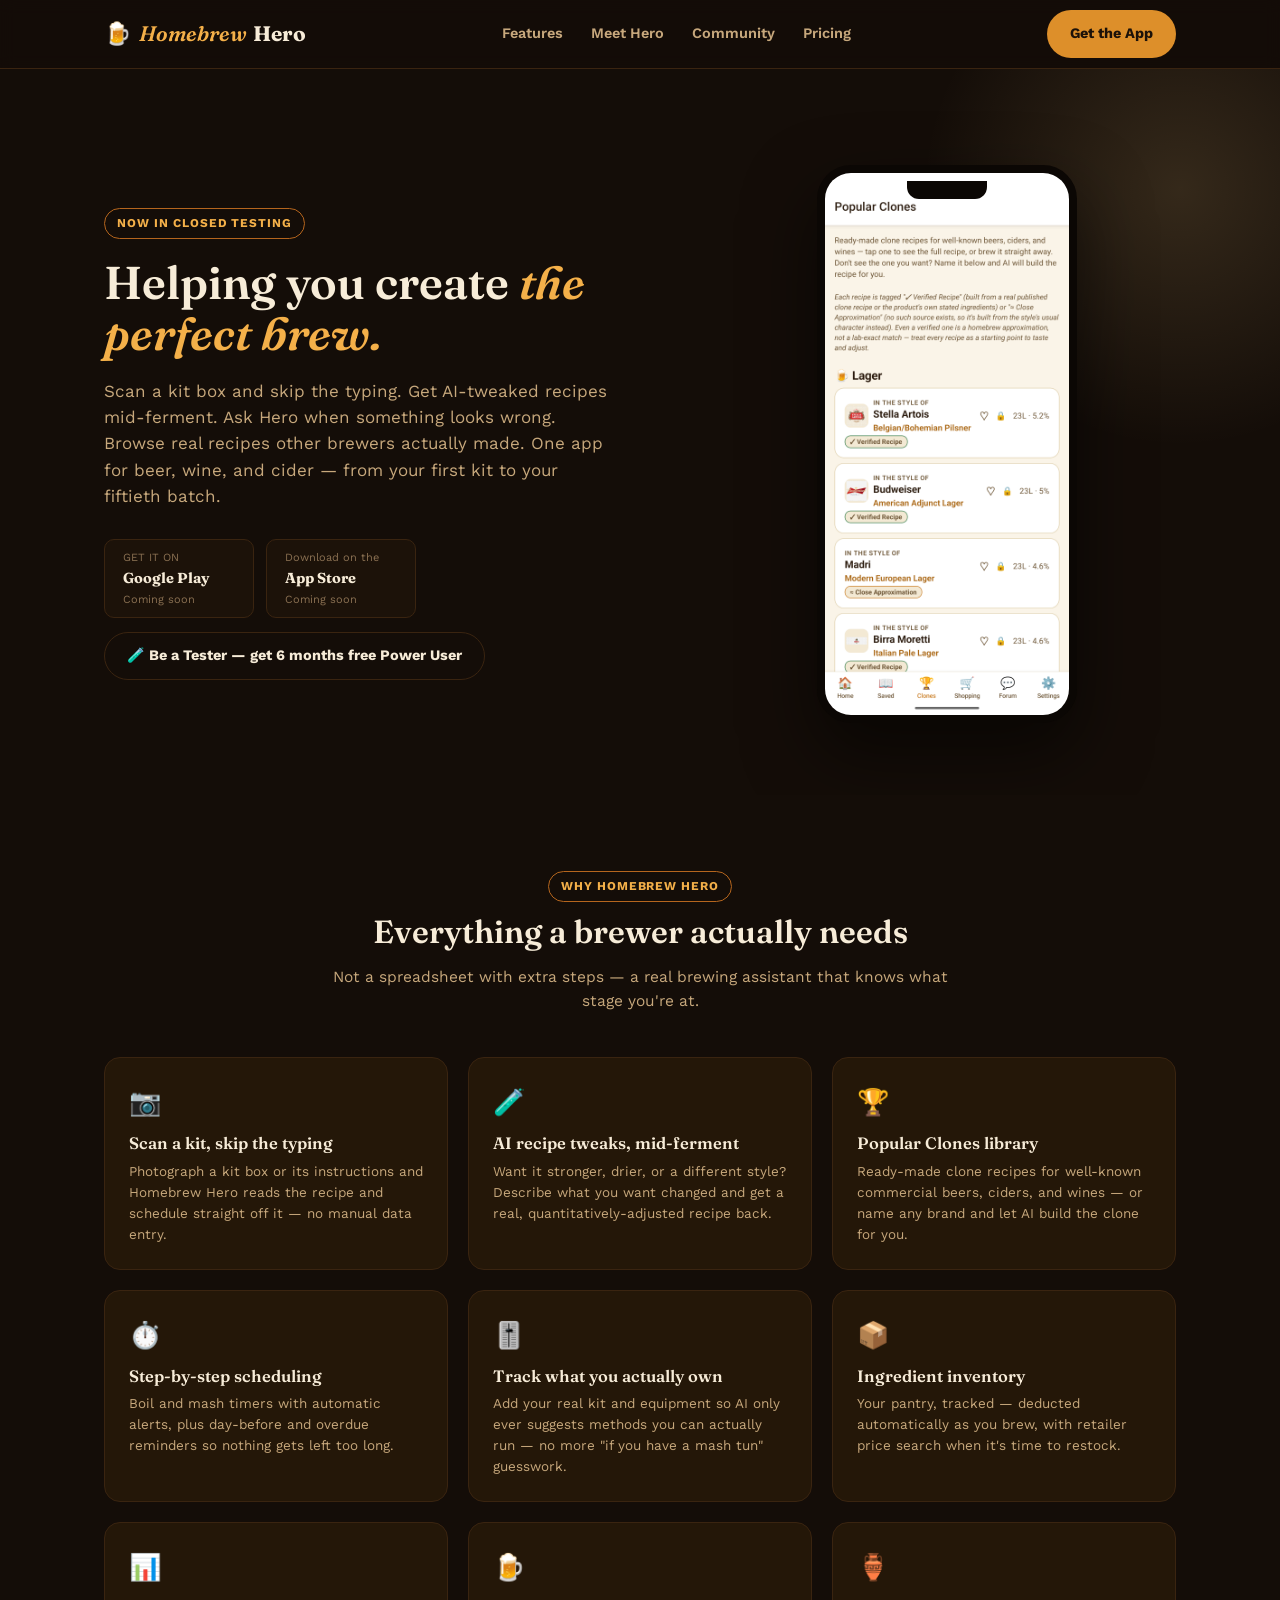
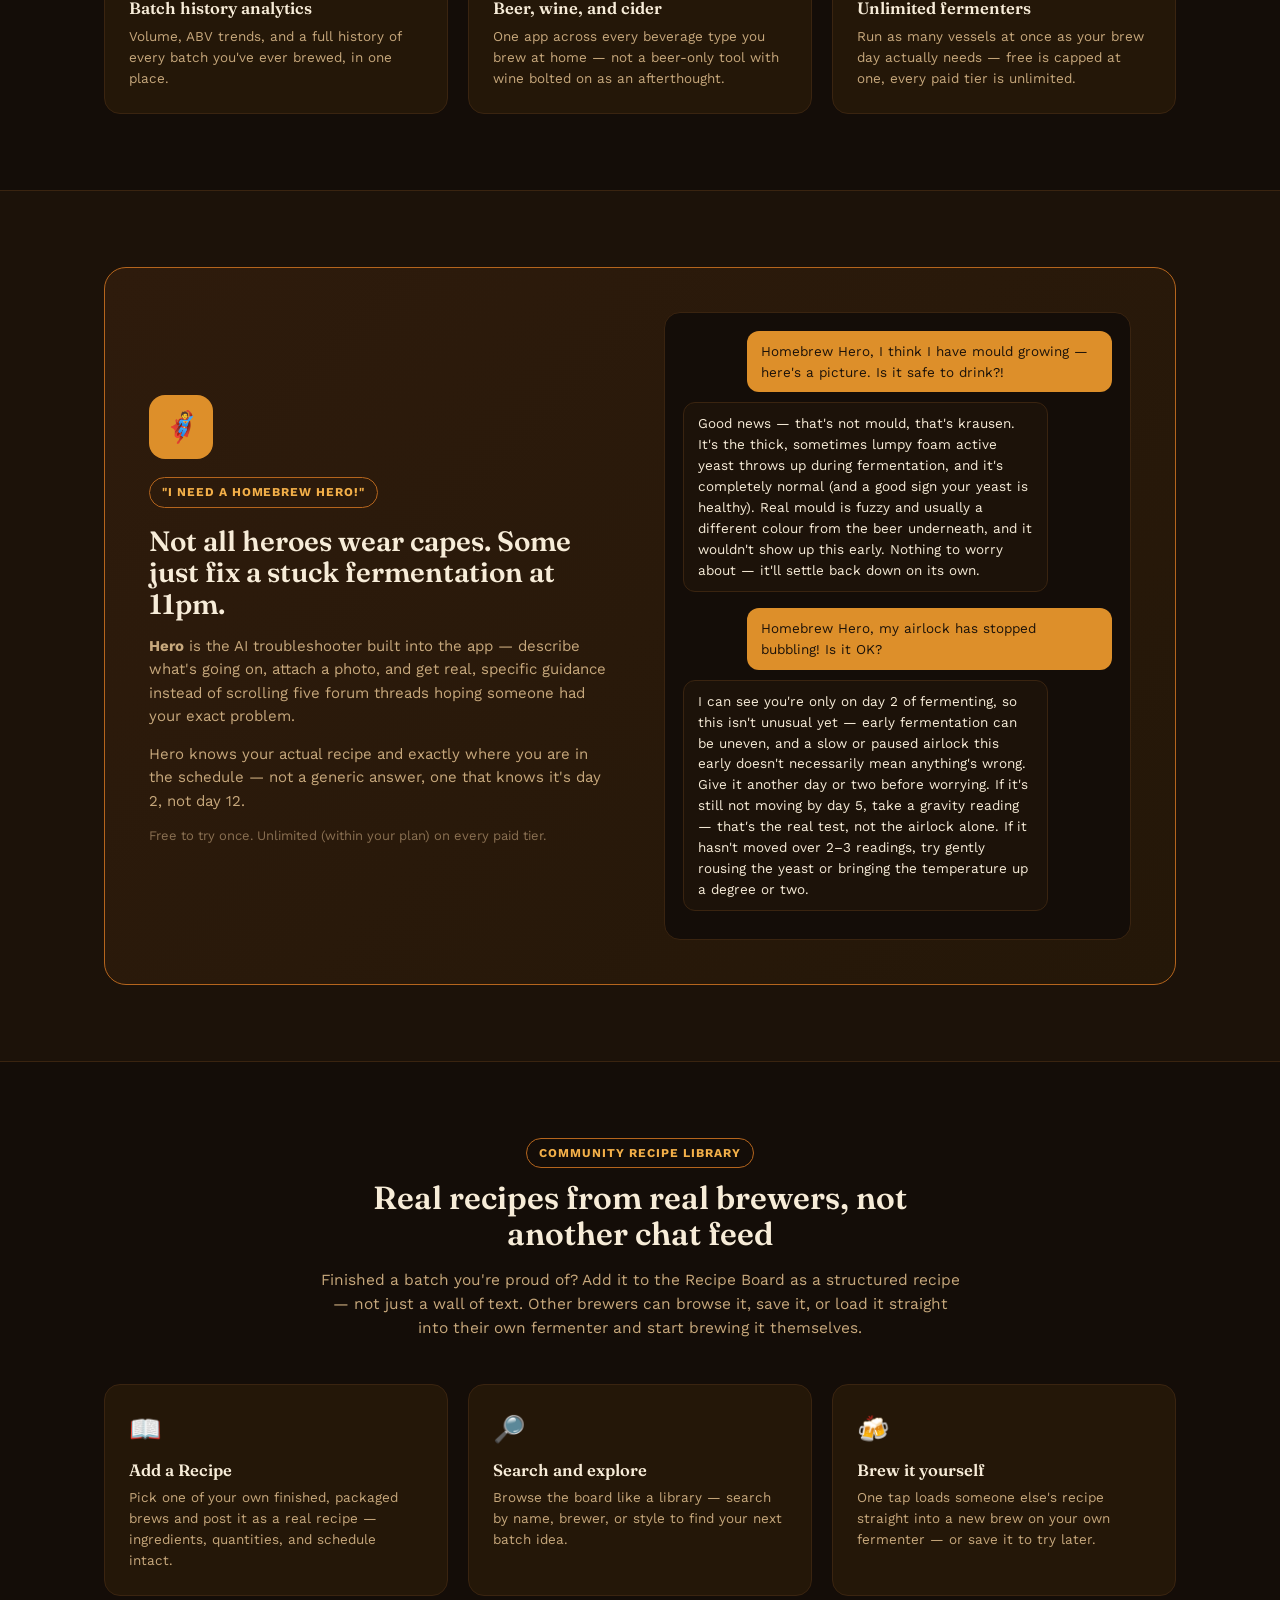
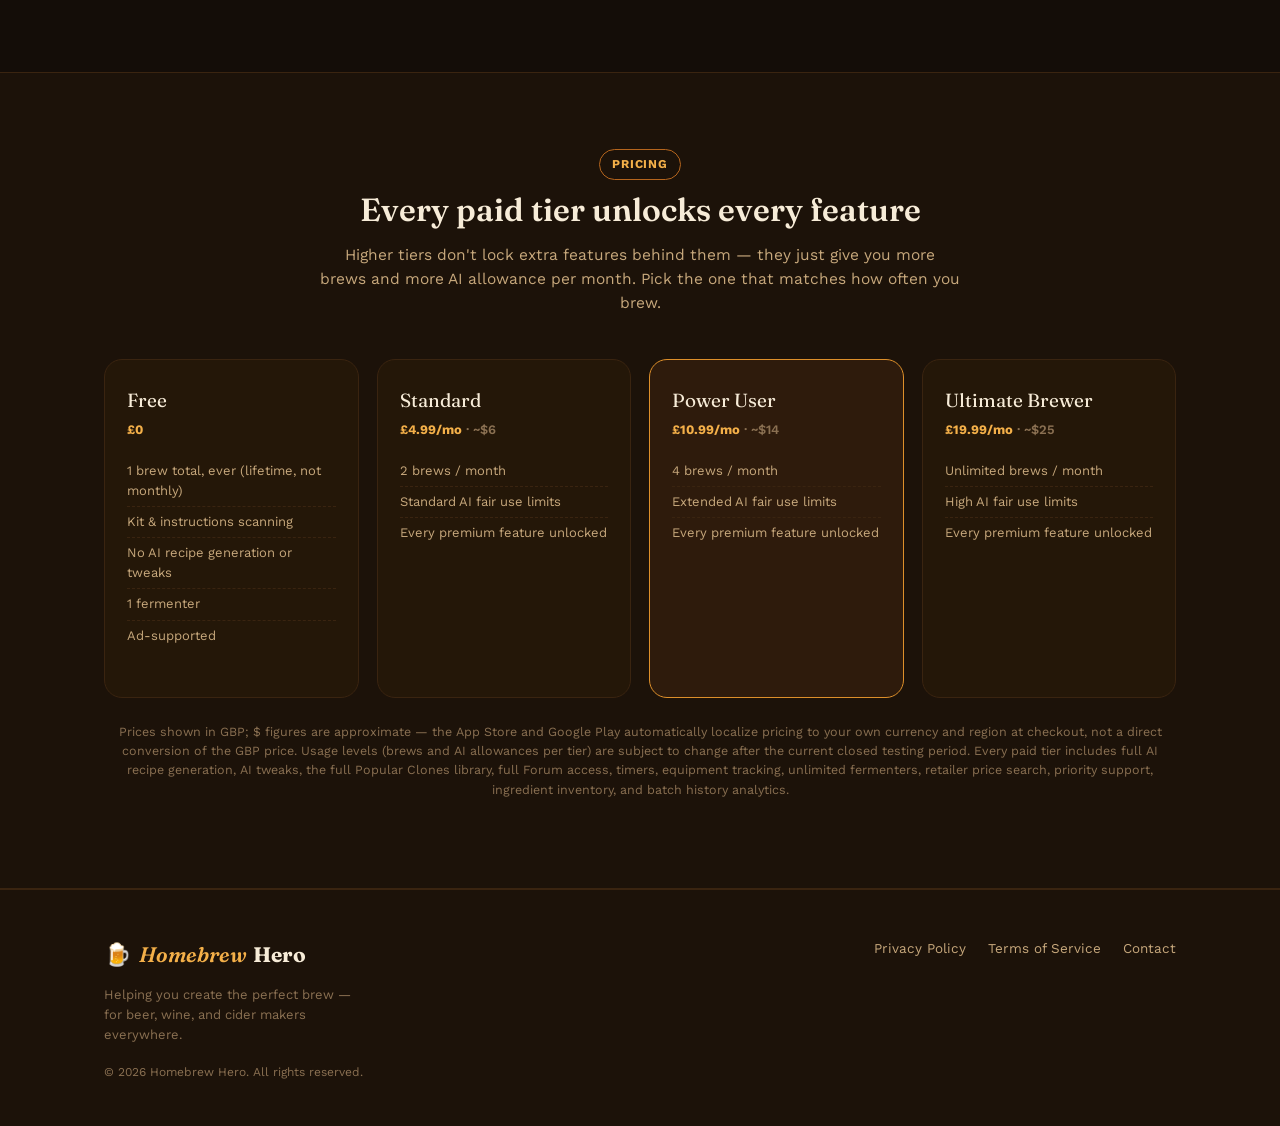
==== index.html @ 7b36979f "Auto-redirect old github.io URLs to homebrewhero.app" ====
<!doctype html>
<html lang="en">
<head>
<meta charset="utf-8">
<script>if(location.hostname==="immmahh-sketch.github.io"){location.replace("https://homebrewhero.app"+location.pathname.replace(/^\/homebrew-hero/,"")+location.search+location.hash);}</script>
<meta name="viewport" content="width=device-width, initial-scale=1">
<title>Homebrew Hero — The AI Co-Pilot for Home Brewing</title>
<meta name="description" content="Homebrew Hero: scan a kit, get AI-tweaked recipes, troubleshoot mid-ferment with Hero, and browse a real community recipe library. For beer, wine, and cider brewers.">
<link rel="preconnect" href="https://fonts.googleapis.com">
<link rel="preconnect" href="https://fonts.gstatic.com" crossorigin>
<link href="https://fonts.googleapis.com/css2?family=Fraunces:ital,wght@0,500;0,600;0,700;1,500;1,600&family=Work+Sans:wght@400;500;600;700&display=swap" rel="stylesheet">
<link rel="stylesheet" href="styles.css">
<link rel="icon" href="data:image/svg+xml,<svg xmlns=%22http://www.w3.org/2000/svg%22 viewBox=%220 0 100 100%22><text y=%22.9em%22 font-size=%2290%22>🍺</text></svg>">
</head>
<body>

<header class="site">
  <div class="wrap">
    <a href="#" class="logo">
      <span class="mug">🍺</span>
      <span><span class="word-home">Homebrew</span> <span class="word-hero">Hero</span></span>
    </a>
    <nav class="primary">
      <a href="#features">Features</a>
      <a href="#hero-ai">Meet Hero</a>
      <a href="#community">Community</a>
      <a href="#pricing">Pricing</a>
    </nav>
    <a href="#get-app" class="btn btn-amber">Get the App</a>
  </div>
</header>

<section class="hero">
  <div class="wrap">
    <div>
      <span class="eyebrow">Now in closed testing</span>
      <h1>Helping you create <em>the perfect brew.</em></h1>
      <p class="lead">Scan a kit box and skip the typing. Get AI-tweaked recipes mid-ferment. Ask Hero when something looks wrong. Browse real recipes other brewers actually made. One app for beer, wine, and cider — from your first kit to your fiftieth batch.</p>
      <div class="cta-row" id="get-app">
        <span class="store-badge"><span>GET IT ON</span><strong>Google Play</strong><span>Coming soon</span></span>
        <span class="store-badge"><span>Download on the</span><strong>App Store</strong><span>Coming soon</span></span>
      </div>
      <div class="cta-row" style="margin-top:14px;">
        <a href="become-a-tester.html" class="btn btn-outline">🧪 Be a Tester — get 6 months free Power User</a>
      </div>
    </div>
    <div class="phone">
      <div class="notch"></div>
      <img src="assets/screenshot-clones.png" alt="Homebrew Hero Popular Clones screen, showing recipes styled after Stella Artois, Budweiser, Madrí, and Birra Moretti with ABV and batch size">
    </div>
  </div>
</section>

<section id="features">
  <div class="wrap">
    <div class="section-head">
      <span class="eyebrow">Why Homebrew Hero</span>
      <h2>Everything a brewer actually needs</h2>
      <p>Not a spreadsheet with extra steps — a real brewing assistant that knows what stage you're at.</p>
    </div>
    <div class="grid">
      <div class="feature-card">
        <span class="icon">📷</span>
        <h3>Scan a kit, skip the typing</h3>
        <p>Photograph a kit box or its instructions and Homebrew Hero reads the recipe and schedule straight off it — no manual data entry.</p>
      </div>
      <div class="feature-card">
        <span class="icon">🧪</span>
        <h3>AI recipe tweaks, mid-ferment</h3>
        <p>Want it stronger, drier, or a different style? Describe what you want changed and get a real, quantitatively-adjusted recipe back.</p>
      </div>
      <div class="feature-card">
        <span class="icon">🏆</span>
        <h3>Popular Clones library</h3>
        <p>Ready-made clone recipes for well-known commercial beers, ciders, and wines — or name any brand and let AI build the clone for you.</p>
      </div>
      <div class="feature-card">
        <span class="icon">⏱️</span>
        <h3>Step-by-step scheduling</h3>
        <p>Boil and mash timers with automatic alerts, plus day-before and overdue reminders so nothing gets left too long.</p>
      </div>
      <div class="feature-card">
        <span class="icon">🎚️</span>
        <h3>Track what you actually own</h3>
        <p>Add your real kit and equipment so AI only ever suggests methods you can actually run — no more "if you have a mash tun" guesswork.</p>
      </div>
      <div class="feature-card">
        <span class="icon">📦</span>
        <h3>Ingredient inventory</h3>
        <p>Your pantry, tracked — deducted automatically as you brew, with retailer price search when it's time to restock.</p>
      </div>
      <div class="feature-card">
        <span class="icon">📊</span>
        <h3>Batch history analytics</h3>
        <p>Volume, ABV trends, and a full history of every batch you've ever brewed, in one place.</p>
      </div>
      <div class="feature-card">
        <span class="icon">🍺</span>
        <h3>Beer, wine, and cider</h3>
        <p>One app across every beverage type you brew at home — not a beer-only tool with wine bolted on as an afterthought.</p>
      </div>
      <div class="feature-card">
        <span class="icon">🏺</span>
        <h3>Unlimited fermenters</h3>
        <p>Run as many vessels at once as your brew day actually needs — free is capped at one, every paid tier is unlimited.</p>
      </div>
    </div>
  </div>
</section>

<section class="alt-bg" id="hero-ai">
  <div class="wrap">
    <div class="spotlight">
      <div>
        <div class="badge-icon">🦸</div>
        <span class="eyebrow">"I need a Homebrew Hero!"</span>
        <h2>Not all heroes wear capes. Some just fix a stuck fermentation at 11pm.</h2>
        <p><strong>Hero</strong> is the AI troubleshooter built into the app — describe what's going on, attach a photo, and get real, specific guidance instead of scrolling five forum threads hoping someone had your exact problem.</p>
        <p>Hero knows your actual recipe and exactly where you are in the schedule — not a generic answer, one that knows it's day 2, not day 12.</p>
        <p style="color:var(--text-faint); font-size:13px;">Free to try once. Unlimited (within your plan) on every paid tier.</p>
      </div>
      <div class="chat-mock">
        <div class="bubble user">Homebrew Hero, I think I have mould growing — here's a picture. Is it safe to drink?!</div>
        <div class="bubble assistant">Good news — that's not mould, that's krausen. It's the thick, sometimes lumpy foam active yeast throws up during fermentation, and it's completely normal (and a good sign your yeast is healthy). Real mould is fuzzy and usually a different colour from the beer underneath, and it wouldn't show up this early. Nothing to worry about — it'll settle back down on its own.</div>
        <div class="bubble user" style="margin-top:16px;">Homebrew Hero, my airlock has stopped bubbling! Is it OK?</div>
        <div class="bubble assistant">I can see you're only on day 2 of fermenting, so this isn't unusual yet — early fermentation can be uneven, and a slow or paused airlock this early doesn't necessarily mean anything's wrong. Give it another day or two before worrying. If it's still not moving by day 5, take a gravity reading — that's the real test, not the airlock alone. If it hasn't moved over 2–3 readings, try gently rousing the yeast or bringing the temperature up a degree or two.</div>
      </div>
    </div>
  </div>
</section>

<section id="community">
  <div class="wrap">
    <div class="section-head">
      <span class="eyebrow">Community recipe library</span>
      <h2>Real recipes from real brewers, not another chat feed</h2>
      <p>Finished a batch you're proud of? Add it to the Recipe Board as a structured recipe — not just a wall of text. Other brewers can browse it, save it, or load it straight into their own fermenter and start brewing it themselves.</p>
    </div>
    <div class="grid" style="grid-template-columns: repeat(3, 1fr);">
      <div class="feature-card">
        <span class="icon">📖</span>
        <h3>Add a Recipe</h3>
        <p>Pick one of your own finished, packaged brews and post it as a real recipe — ingredients, quantities, and schedule intact.</p>
      </div>
      <div class="feature-card">
        <span class="icon">🔎</span>
        <h3>Search and explore</h3>
        <p>Browse the board like a library — search by name, brewer, or style to find your next batch idea.</p>
      </div>
      <div class="feature-card">
        <span class="icon">🍻</span>
        <h3>Brew it yourself</h3>
        <p>One tap loads someone else's recipe straight into a new brew on your own fermenter — or save it to try later.</p>
      </div>
    </div>
  </div>
</section>

<section class="alt-bg" id="pricing">
  <div class="wrap">
    <div class="section-head">
      <span class="eyebrow">Pricing</span>
      <h2>Every paid tier unlocks every feature</h2>
      <p>Higher tiers don't lock extra features behind them — they just give you more brews and more AI allowance per month. Pick the one that matches how often you brew.</p>
    </div>
    <div class="pricing-grid">
      <div class="price-card">
        <div class="tier-name">Free</div>
        <div class="tier-price">£0</div>
        <ul>
          <li>1 brew total, ever (lifetime, not monthly)</li>
          <li>Kit &amp; instructions scanning</li>
          <li>No AI recipe generation or tweaks</li>
          <li>1 fermenter</li>
          <li>Ad-supported</li>
        </ul>
      </div>
      <div class="price-card">
        <div class="tier-name">Standard</div>
        <div class="tier-price">£4.99/mo <span style="color:var(--text-faint); font-weight:600;">· ~$6</span></div>
        <ul>
          <li>2 brews / month</li>
          <li>Standard AI fair use limits</li>
          <li>Every premium feature unlocked</li>
        </ul>
      </div>
      <div class="price-card featured">
        <div class="tier-name">Power User</div>
        <div class="tier-price">£10.99/mo <span style="color:var(--text-faint); font-weight:600;">· ~$14</span></div>
        <ul>
          <li>4 brews / month</li>
          <li>Extended AI fair use limits</li>
          <li>Every premium feature unlocked</li>
        </ul>
      </div>
      <div class="price-card">
        <div class="tier-name">Ultimate Brewer</div>
        <div class="tier-price">£19.99/mo <span style="color:var(--text-faint); font-weight:600;">· ~$25</span></div>
        <ul>
          <li>Unlimited brews / month</li>
          <li>High AI fair use limits</li>
          <li>Every premium feature unlocked</li>
        </ul>
      </div>
    </div>
    <p class="pricing-note">Prices shown in GBP; $ figures are approximate — the App Store and Google Play automatically localize pricing to your own currency and region at checkout, not a direct conversion of the GBP price. Usage levels (brews and AI allowances per tier) are subject to change after the current closed testing period. Every paid tier includes full AI recipe generation, AI tweaks, the full Popular Clones library, full Forum access, timers, equipment tracking, unlimited fermenters, retailer price search, priority support, ingredient inventory, and batch history analytics.</p>
  </div>
</section>

<footer class="site">
  <div class="wrap">
    <div>
      <a href="#" class="logo" style="margin-bottom:10px;">
        <span class="mug">🍺</span>
        <span><span class="word-home">Homebrew</span> <span class="word-hero">Hero</span></span>
      </a>
      <p style="color:var(--text-faint); font-size:13px; max-width:32ch;">Helping you create the perfect brew — for beer, wine, and cider makers everywhere.</p>
      <p class="copyright">© 2026 Homebrew Hero. All rights reserved.</p>
    </div>
    <div class="foot-links">
      <a href="privacy.html">Privacy Policy</a>
      <a href="terms.html">Terms of Service</a>
      <a href="mailto:homebrew.hero.app@gmail.com">Contact</a>
    </div>
  </div>
</footer>

</body>
</html>
---- styles.css ----
:root {
  --bg: #140D08;
  --surface: #1C1209;
  --card: #241708;
  --card-raised: #2E1B0C;
  --border: #3A2410;
  --amber-deep: #B5651D;
  --amber: #DD8F2A;
  --amber-light: #F4B049;
  --amber-glow: #FFD48A;
  --text: #F7ECD8;
  --text-muted: #C7A87C;
  --text-faint: #8A7052;
  --success: #5FAE72;
  --max-width: 1120px;
}

* { box-sizing: border-box; }

html { scroll-behavior: smooth; }

body {
  margin: 0;
  background: var(--bg);
  color: var(--text);
  font-family: 'Work Sans', system-ui, -apple-system, sans-serif;
  line-height: 1.55;
  -webkit-font-smoothing: antialiased;
}

h1, h2, h3, .display {
  font-family: 'Fraunces', Georgia, serif;
  font-weight: 600;
  line-height: 1.12;
  margin: 0;
}

a { color: inherit; }

img { max-width: 100%; display: block; }

.wrap {
  max-width: var(--max-width);
  margin: 0 auto;
  padding: 0 24px;
}

/* ---------- Header ---------- */
header.site {
  position: sticky;
  top: 0;
  z-index: 20;
  background: rgba(20, 13, 8, 0.92);
  backdrop-filter: blur(8px);
  border-bottom: 1px solid var(--border);
}
header.site .wrap {
  display: flex;
  align-items: center;
  justify-content: space-between;
  height: 68px;
}
.logo {
  display: flex;
  align-items: center;
  gap: 8px;
  font-size: 21px;
  text-decoration: none;
}
.logo .mug { font-size: 22px; }
.logo .word-home { font-style: italic; color: var(--amber-light); font-family: 'Fraunces', serif; font-weight: 600; }
.logo .word-hero { color: var(--text); font-family: 'Fraunces', serif; font-weight: 700; }
nav.primary { display: flex; gap: 28px; font-size: 14.5px; font-weight: 600; }
nav.primary a { text-decoration: none; color: var(--text-muted); transition: color .15s; }
nav.primary a:hover { color: var(--amber-light); }
@media (max-width: 940px) { nav.primary { display: none; } }

/* ---------- Buttons ---------- */
.btn {
  display: inline-flex;
  align-items: center;
  justify-content: center;
  gap: 8px;
  padding: 12px 22px;
  border-radius: 999px;
  font-weight: 700;
  font-size: 14.5px;
  text-decoration: none;
  border: 1px solid transparent;
  cursor: pointer;
}
.btn-amber { background: var(--amber); color: #1C1209; }
.btn-amber:hover { background: var(--amber-light); }
.btn-outline { border-color: var(--border); color: var(--text); background: transparent; }
.btn-outline:hover { border-color: var(--amber); }

/* ---------- Hero ---------- */
.hero {
  position: relative;
  overflow: hidden;
  padding: 96px 0 72px;
}
.hero::before {
  content: '';
  position: absolute;
  top: -140px;
  right: -160px;
  width: 520px;
  height: 520px;
  border-radius: 50%;
  background: radial-gradient(circle, var(--amber-glow) 0%, transparent 70%);
  opacity: 0.14;
  pointer-events: none;
}
.hero .wrap { position: relative; display: grid; grid-template-columns: 1.1fr 0.9fr; gap: 56px; align-items: center; }
@media (max-width: 860px) { .hero .wrap { grid-template-columns: 1fr; } }
.eyebrow {
  display: inline-block;
  font-size: 12px;
  font-weight: 700;
  letter-spacing: 0.08em;
  text-transform: uppercase;
  color: var(--amber-light);
  border: 1px solid var(--amber-deep);
  border-radius: 999px;
  padding: 5px 12px;
  margin-bottom: 18px;
}
.hero h1 { font-size: 46px; margin-bottom: 18px; }
.hero h1 em { color: var(--amber-light); font-style: italic; }
.hero p.lead { font-size: 17px; color: var(--text-muted); max-width: 46ch; margin-bottom: 30px; }
.cta-row { display: flex; flex-wrap: wrap; gap: 12px; align-items: center; }
.store-badge {
  display: flex;
  flex-direction: column;
  gap: 1px;
  padding: 9px 18px;
  border-radius: 10px;
  border: 1px solid var(--border);
  background: var(--surface);
  font-size: 11px;
  color: var(--text-faint);
  min-width: 150px;
}
.store-badge strong { font-size: 14.5px; color: var(--text); font-family: 'Fraunces', serif; }

/* ---------- Phone mockup ---------- */
.phone {
  position: relative;
  margin: 0 auto;
  width: 260px;
  border-radius: 34px;
  border: 8px solid #0B0704;
  background: #0B0704;
  box-shadow: 0 30px 70px rgba(0,0,0,0.55);
}
.phone img { border-radius: 26px; }
.phone .notch {
  position: absolute;
  top: 8px;
  left: 50%;
  transform: translateX(-50%);
  width: 80px;
  height: 18px;
  background: #0B0704;
  border-radius: 0 0 12px 12px;
  z-index: 2;
}

/* ---------- Sections ---------- */
section { padding: 76px 0; }
.section-head { max-width: 640px; margin: 0 auto 44px; text-align: center; }
.section-head .eyebrow { display: block; margin: 0 auto 12px; width: fit-content; }
.section-head h2 { font-size: 32px; margin-bottom: 12px; }
.section-head p { color: var(--text-muted); font-size: 15.5px; }

.alt-bg { background: var(--surface); border-top: 1px solid var(--border); border-bottom: 1px solid var(--border); }

/* ---------- Feature grid ---------- */
.grid {
  display: grid;
  grid-template-columns: repeat(3, 1fr);
  gap: 20px;
}
@media (max-width: 860px) { .grid { grid-template-columns: repeat(2, 1fr); } }
@media (max-width: 560px) { .grid { grid-template-columns: 1fr; } }
.feature-card {
  background: var(--card);
  border: 1px solid var(--border);
  border-radius: 16px;
  padding: 24px;
}
.feature-card .icon { font-size: 26px; margin-bottom: 12px; display: block; }
.feature-card h3 { font-size: 16.5px; margin-bottom: 8px; color: var(--text); }
.feature-card p { font-size: 13.5px; color: var(--text-muted); margin: 0; }

/* ---------- Hero spotlight (Hero AI feature) ---------- */
.spotlight {
  display: grid;
  grid-template-columns: 1fr 1fr;
  gap: 48px;
  align-items: center;
  background: linear-gradient(135deg, var(--card-raised), var(--card));
  border: 1px solid var(--amber-deep);
  border-radius: 22px;
  padding: 44px;
}
@media (max-width: 860px) { .spotlight { grid-template-columns: 1fr; } }
.spotlight h2 { font-size: 28px; margin-bottom: 14px; }
.spotlight p { color: var(--text-muted); font-size: 15px; margin-bottom: 10px; }
.badge-icon {
  width: 64px; height: 64px;
  border-radius: 16px;
  background: var(--amber);
  display: flex; align-items: center; justify-content: center;
  font-size: 30px;
  margin-bottom: 18px;
}
.chat-mock {
  border: 1px solid var(--border);
  border-radius: 16px;
  background: var(--bg);
  padding: 18px;
}
.bubble { border-radius: 12px; padding: 10px 14px; font-size: 13.5px; margin-bottom: 10px; max-width: 85%; }
.bubble.user { background: var(--amber); color: #1C1209; margin-left: auto; }
.bubble.assistant { background: var(--surface); border: 1px solid var(--border); color: var(--text); }

/* ---------- Pricing ---------- */
.pricing-grid {
  display: grid;
  grid-template-columns: repeat(4, 1fr);
  gap: 18px;
}
@media (max-width: 980px) { .pricing-grid { grid-template-columns: repeat(2, 1fr); } }
@media (max-width: 560px) { .pricing-grid { grid-template-columns: 1fr; } }
.price-card {
  background: var(--card);
  border: 1px solid var(--border);
  border-radius: 18px;
  padding: 26px 22px;
  display: flex;
  flex-direction: column;
}
.price-card.featured { border-color: var(--amber); background: var(--card-raised); }
.price-card .tier-name { font-family: 'Fraunces', serif; font-size: 19px; margin-bottom: 4px; }
.price-card .tier-price { font-size: 13px; color: var(--amber-light); font-weight: 700; margin-bottom: 16px; }
.price-card ul { list-style: none; padding: 0; margin: 0 0 20px; font-size: 13px; color: var(--text-muted); }
.price-card li { padding: 5px 0; border-bottom: 1px dashed var(--border); }
.price-card li:last-child { border-bottom: none; }
.pricing-note { text-align: center; color: var(--text-faint); font-size: 12.5px; margin-top: 24px; }

/* ---------- Footer ---------- */
footer.site {
  border-top: 1px solid var(--border);
  padding: 48px 0 32px;
  background: var(--surface);
}
footer.site .wrap { display: flex; flex-wrap: wrap; justify-content: space-between; gap: 24px; }
footer.site .foot-links { display: flex; gap: 22px; font-size: 13.5px; color: var(--text-muted); }
footer.site .foot-links a { text-decoration: none; }
footer.site .foot-links a:hover { color: var(--amber-light); }
footer.site .copyright { font-size: 12px; color: var(--text-faint); margin-top: 18px; }

/* ---------- Tester application page ---------- */
.tester-doc { max-width: 640px; margin: 0 auto; padding: 56px 24px 96px; }
.tester-doc h1 { font-size: 34px; margin: 12px 0 16px; }
.tester-doc .lead { font-size: 15.5px; color: var(--text-muted); margin-bottom: 32px; }
.tester-doc .lead a { color: var(--amber-light); text-decoration: none; }
.tester-doc .lead a:hover { text-decoration: underline; }
.tester-doc h2 { font-size: 21px; margin: 0 0 14px; color: var(--amber-light); }
.perk-card {
  background: linear-gradient(135deg, var(--card-raised), var(--card));
  border: 1px solid var(--amber-deep);
  border-radius: 16px;
  padding: 24px 26px;
  margin-bottom: 40px;
}
.perk-card h2 { margin-bottom: 10px; }
.perk-card p { font-size: 14.5px; color: var(--text-muted); margin: 0; }
.perk-card strong { color: var(--text); }
ul.reqs { list-style: none; padding: 0; margin: 0 0 44px; display: flex; flex-direction: column; gap: 12px; }
ul.reqs li {
  background: var(--card);
  border: 1px solid var(--border);
  border-radius: 12px;
  padding: 14px 16px;
  font-size: 14px;
  color: var(--text-muted);
}
ul.reqs li strong { color: var(--text); }

.tester-form { display: flex; flex-direction: column; gap: 22px; }
.field label { display: block; font-weight: 700; font-size: 14px; margin-bottom: 6px; }
.field .optional { font-weight: 400; color: var(--text-faint); }
.field .hint { font-size: 12.5px; color: var(--text-faint); margin: 0 0 8px; }
.field input[type="text"],
.field input[type="email"],
.field textarea {
  width: 100%;
  background: var(--surface);
  border: 1px solid var(--border);
  border-radius: 10px;
  padding: 11px 14px;
  font-size: 14.5px;
  color: var(--text);
  font-family: inherit;
}
.field input:focus,
.field textarea:focus { outline: none; border-color: var(--amber); }
.field textarea { resize: vertical; }

fieldset.agree-block {
  border: 1px solid var(--border);
  border-radius: 14px;
  padding: 18px 18px 6px;
  margin: 0;
}
fieldset.agree-block legend { font-weight: 700; font-size: 14px; padding: 0 6px; color: var(--amber-light); }
.check-row {
  display: flex;
  align-items: flex-start;
  gap: 10px;
  font-size: 13.5px;
  color: var(--text-muted);
  margin-bottom: 14px;
  cursor: pointer;
}
.check-row input[type="checkbox"] {
  margin-top: 3px;
  flex-shrink: 0;
  width: 17px;
  height: 17px;
  accent-color: var(--amber);
}
.final-notice { background: var(--card); border: 1px solid var(--amber-deep); border-radius: 12px; padding: 16px 18px 2px; }
.final-notice .check-row { color: var(--text); font-weight: 600; }

.privacy-note { font-size: 12.5px; color: var(--text-faint); margin: 0; }
.privacy-note a { color: var(--amber-light); text-decoration: none; }

.submit-btn { width: 100%; padding: 15px; font-size: 15.5px; border: none; }
.form-status { text-align: center; font-size: 14px; margin-top: -6px; }
.form-status.success { color: var(--success); }
.form-status.error { color: #E07856; }

/* ---------- Legal pages ---------- */
.legal-doc { max-width: 760px; margin: 0 auto; padding: 64px 24px 96px; }
.legal-doc h1 { font-size: 32px; margin-bottom: 6px; }
.legal-doc .effective { color: var(--text-faint); font-size: 13px; margin-bottom: 36px; }
.legal-doc h2 { font-family: 'Fraunces', serif; font-size: 20px; color: var(--amber-light); margin: 36px 0 12px; }
.legal-doc h3 { font-family: 'Work Sans', sans-serif; font-weight: 700; font-size: 15px; color: var(--text); margin: 20px 0 8px; }
.legal-doc p, .legal-doc li { font-size: 14.5px; color: var(--text-muted); }
.legal-doc ul { padding-left: 20px; }
.legal-doc strong { color: var(--text); }
.legal-doc a.back { display: inline-block; margin-bottom: 24px; font-size: 13.5px; color: var(--amber-light); text-decoration: none; }
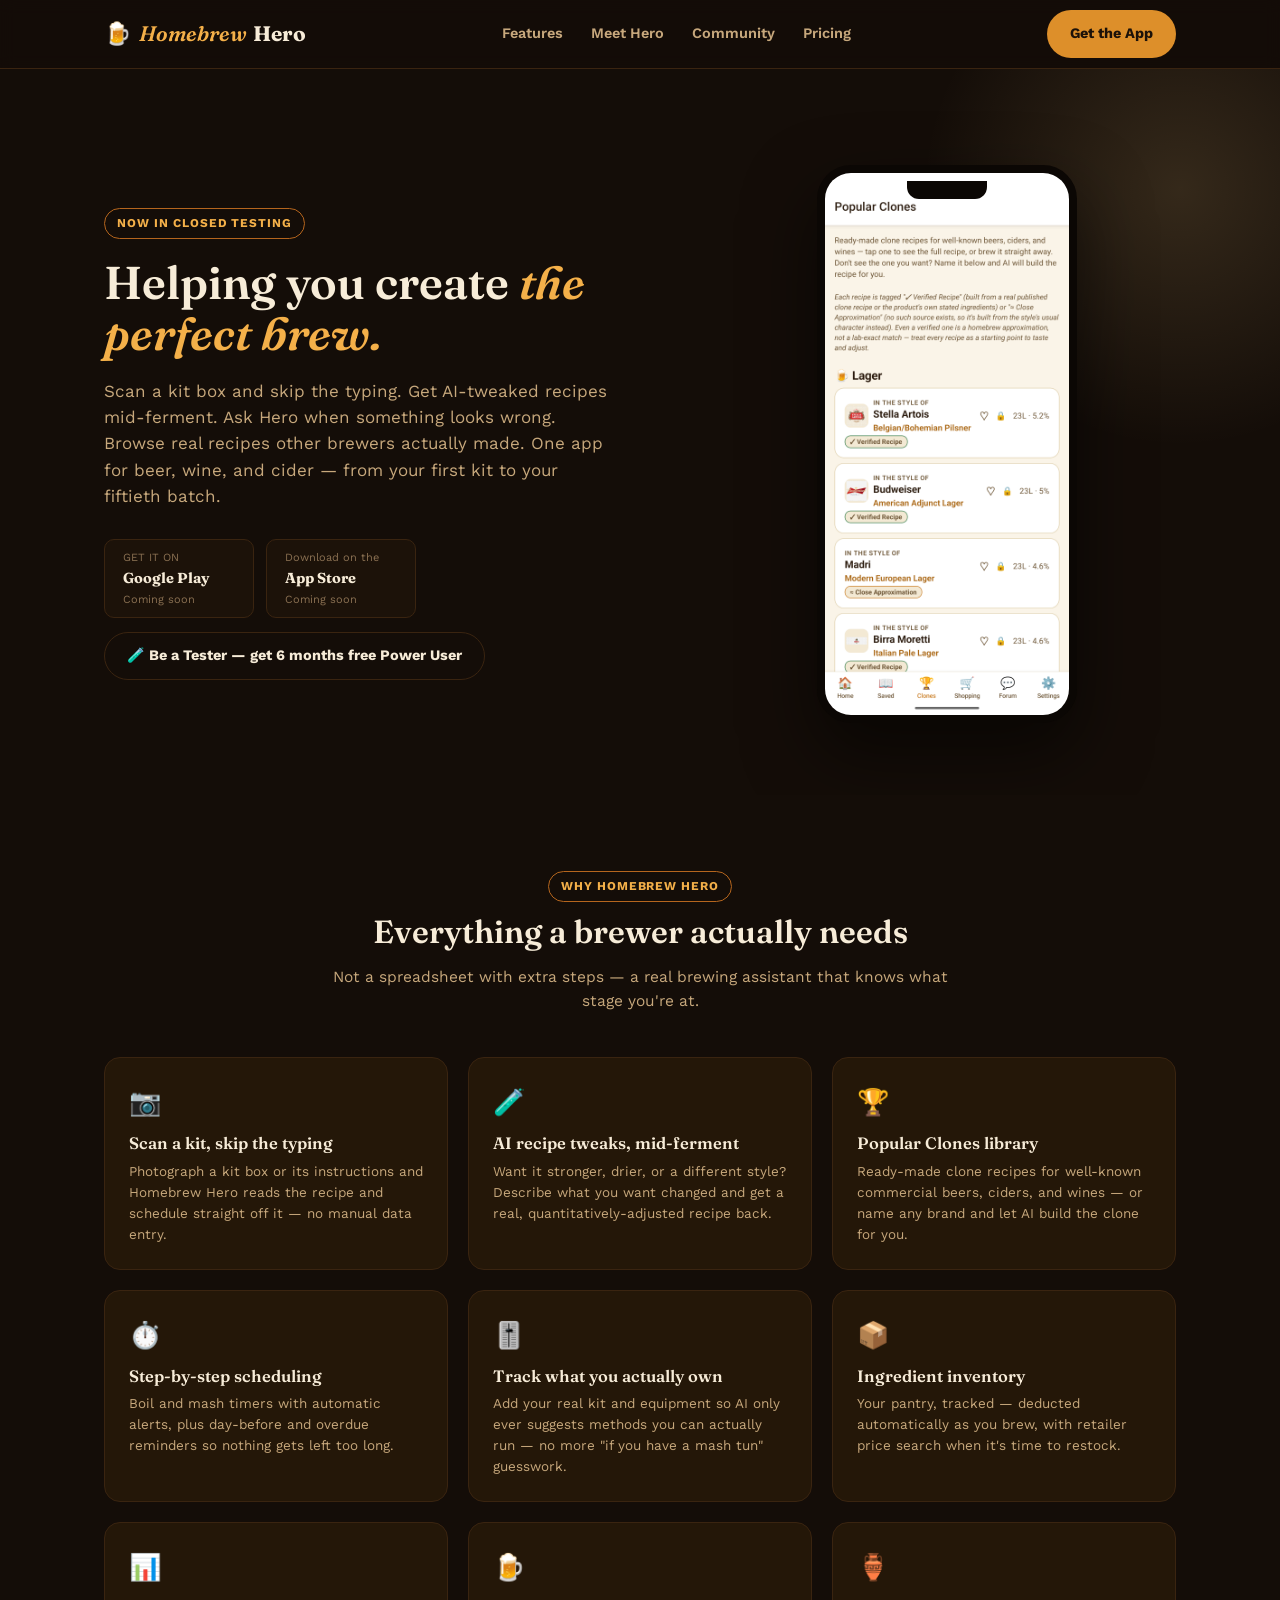
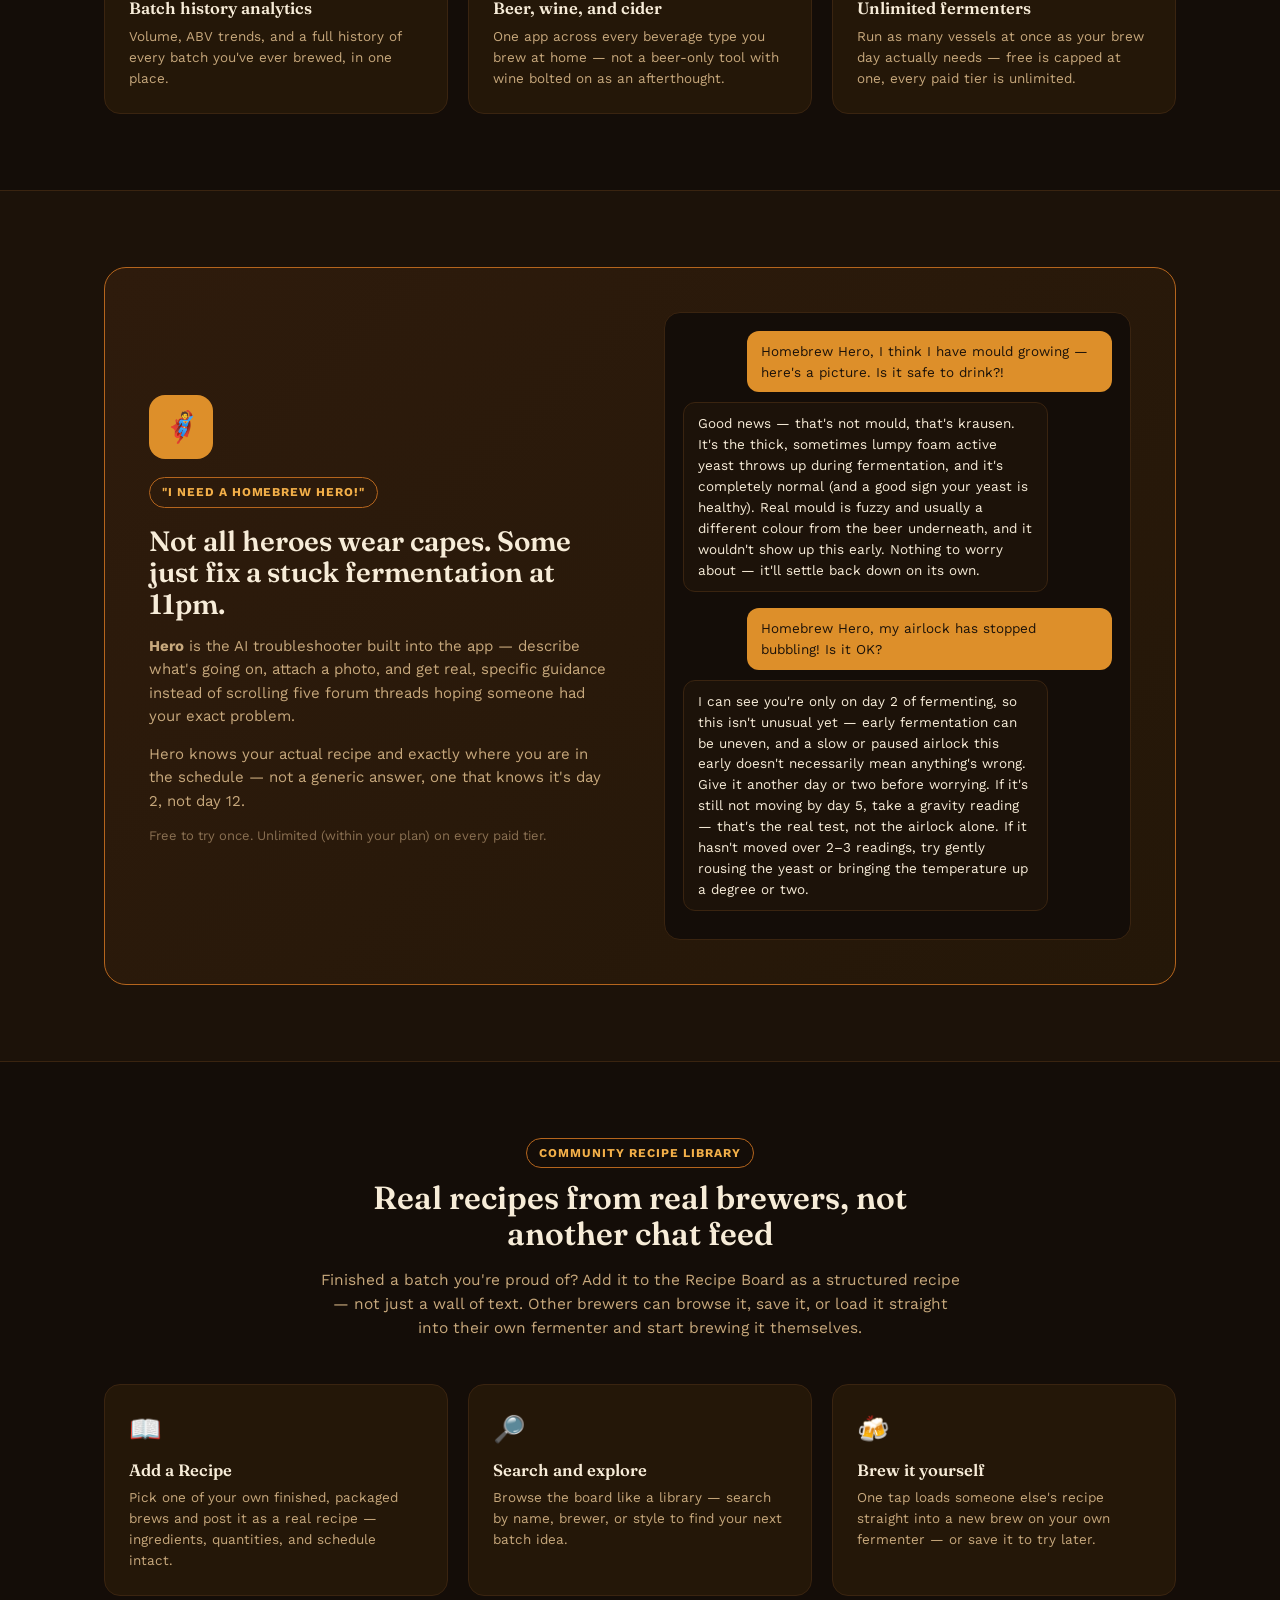
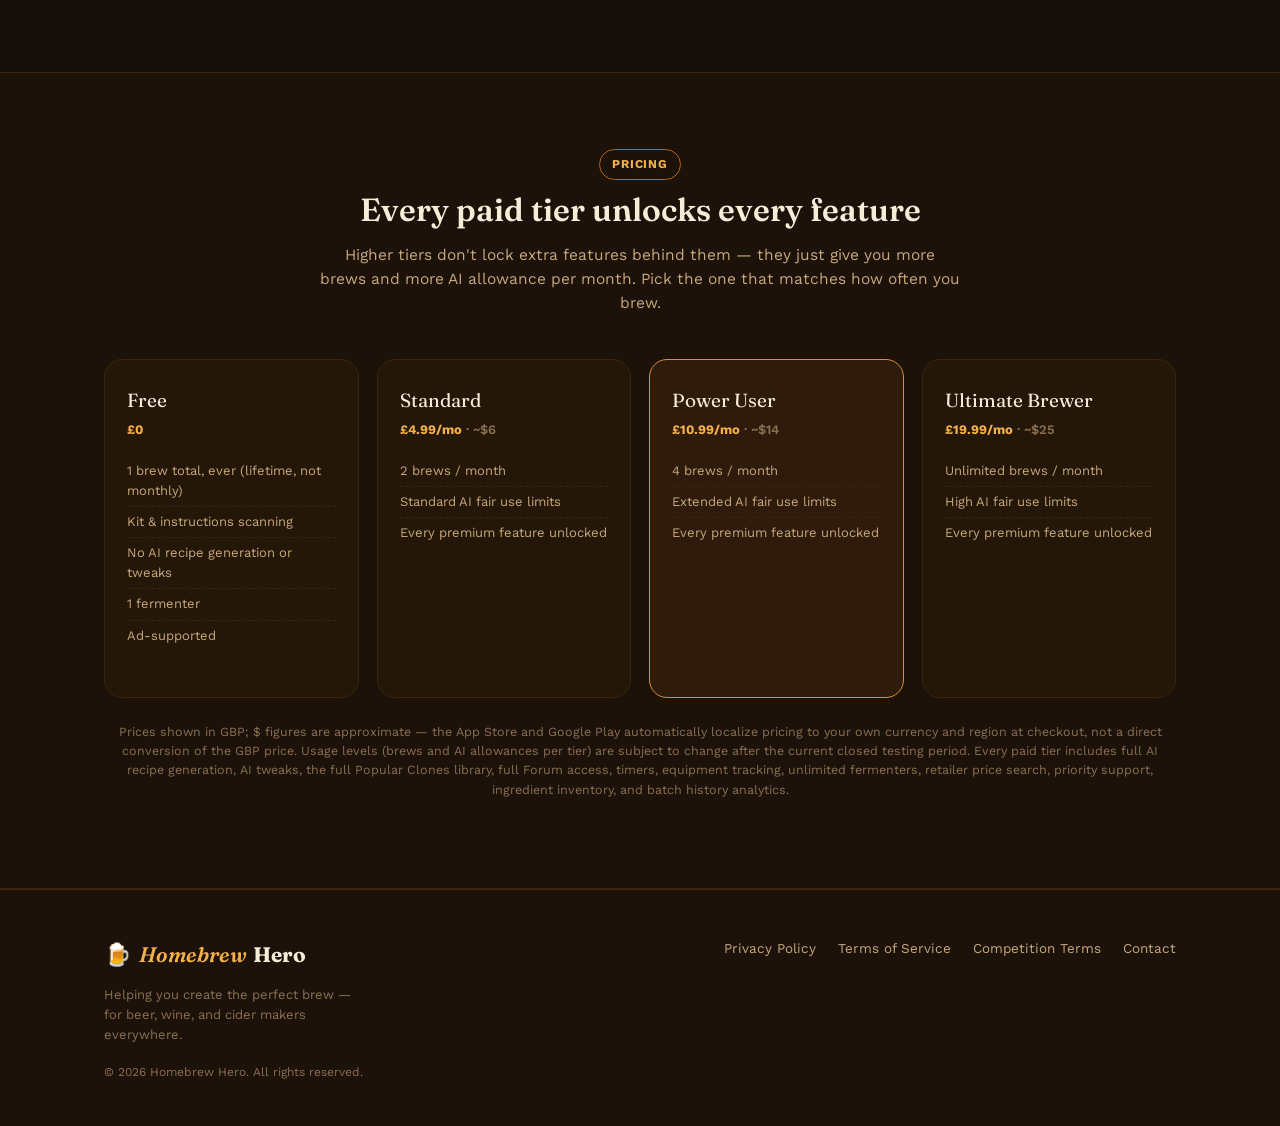
==== commit 2b964c9a: "Add Facebook competition T&Cs page with pageview tracking Standard entry/eligibility/draw/winner-not" ====
--- a/index.html
+++ b/index.html
@@ -220,10 +220,12 @@
     <div class="foot-links">
       <a href="privacy.html">Privacy Policy</a>
       <a href="terms.html">Terms of Service</a>
-      <a href="mailto:homebrew.hero.app@gmail.com">Contact</a>
+      <a href="competition-terms.html">Competition Terms</a>
+      <a href="mailto:info@homebrewhero.app">Contact</a>
     </div>
   </div>
 </footer>
 
+<script>(function(){var u="https://qrihcvanmkdsaojuhasm.supabase.co/functions/v1/track-visit";var d=JSON.stringify({path:location.pathname,referrer:document.referrer||null});if(navigator.sendBeacon){navigator.sendBeacon(u,new Blob([d],{type:"application/json"}));}else{fetch(u,{method:"POST",headers:{"Content-Type":"application/json"},body:d,keepalive:true}).catch(function(){});}})();</script>
 </body>
 </html>
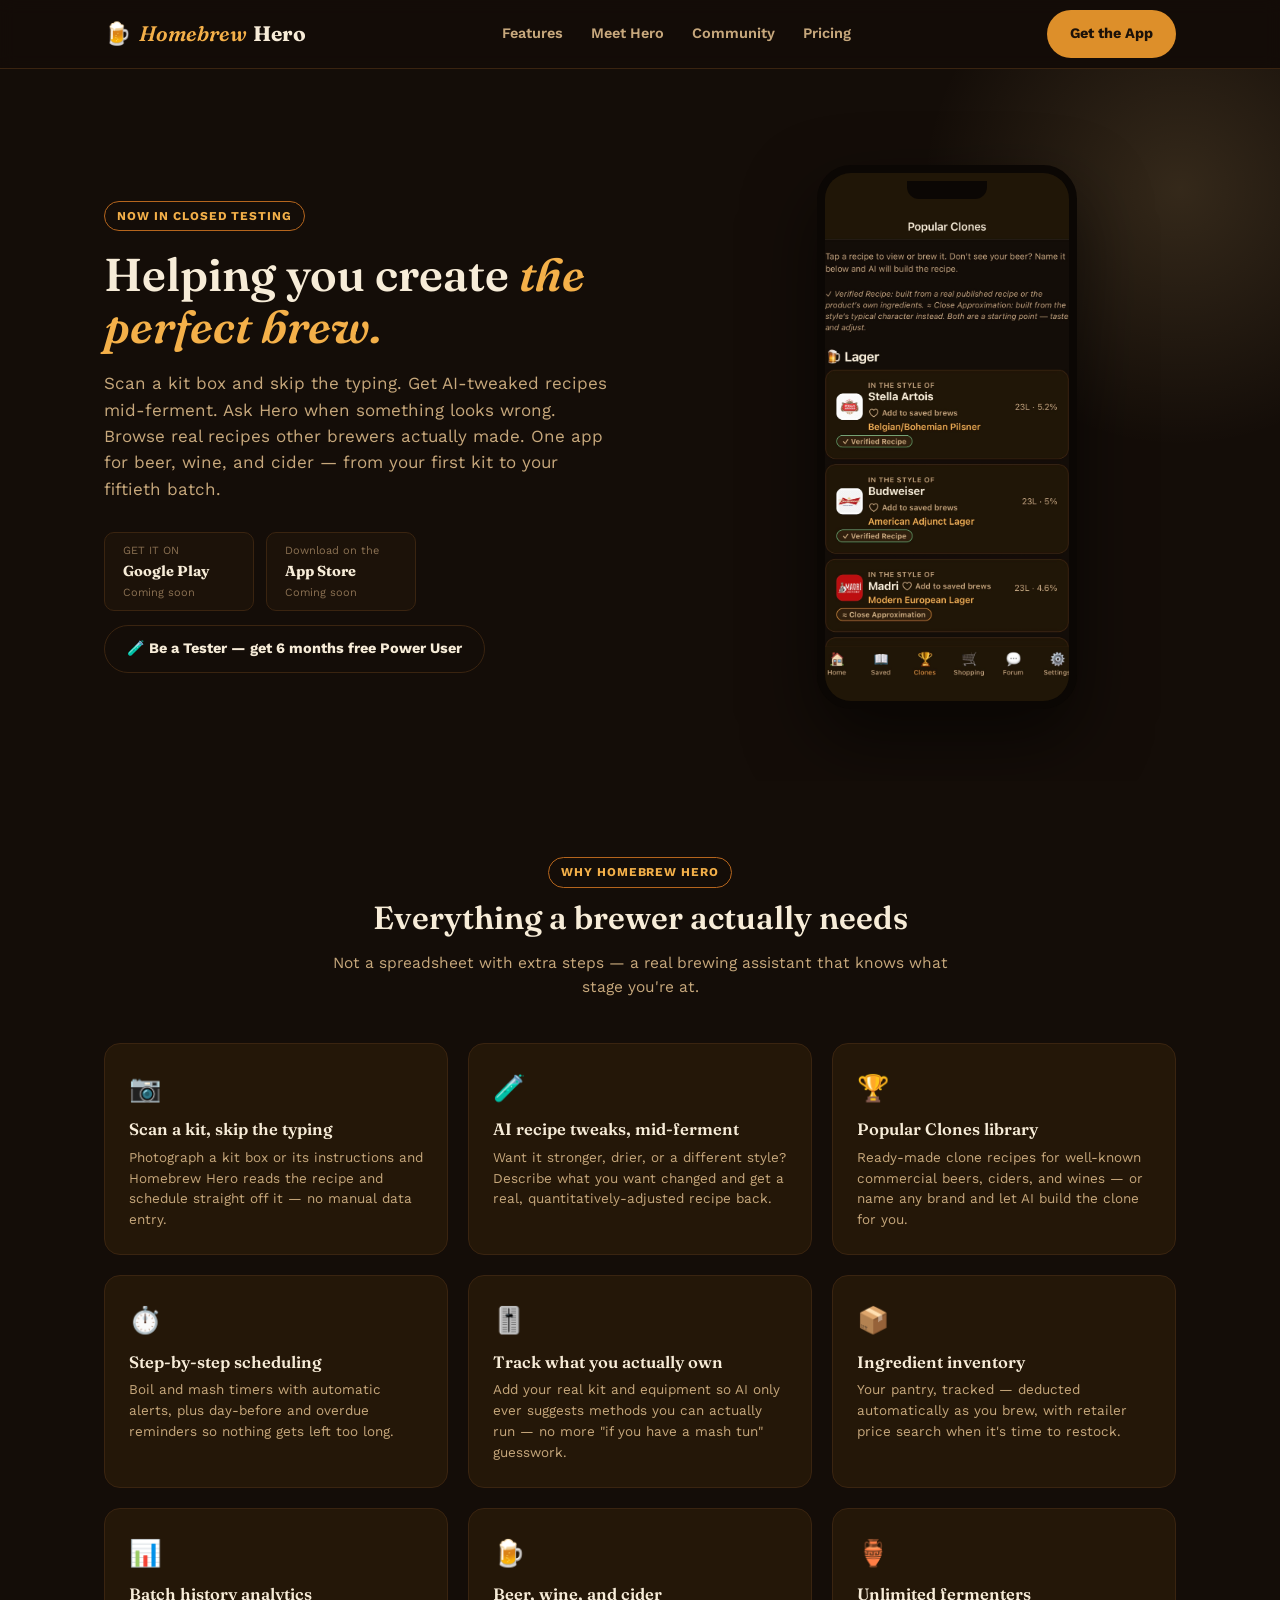
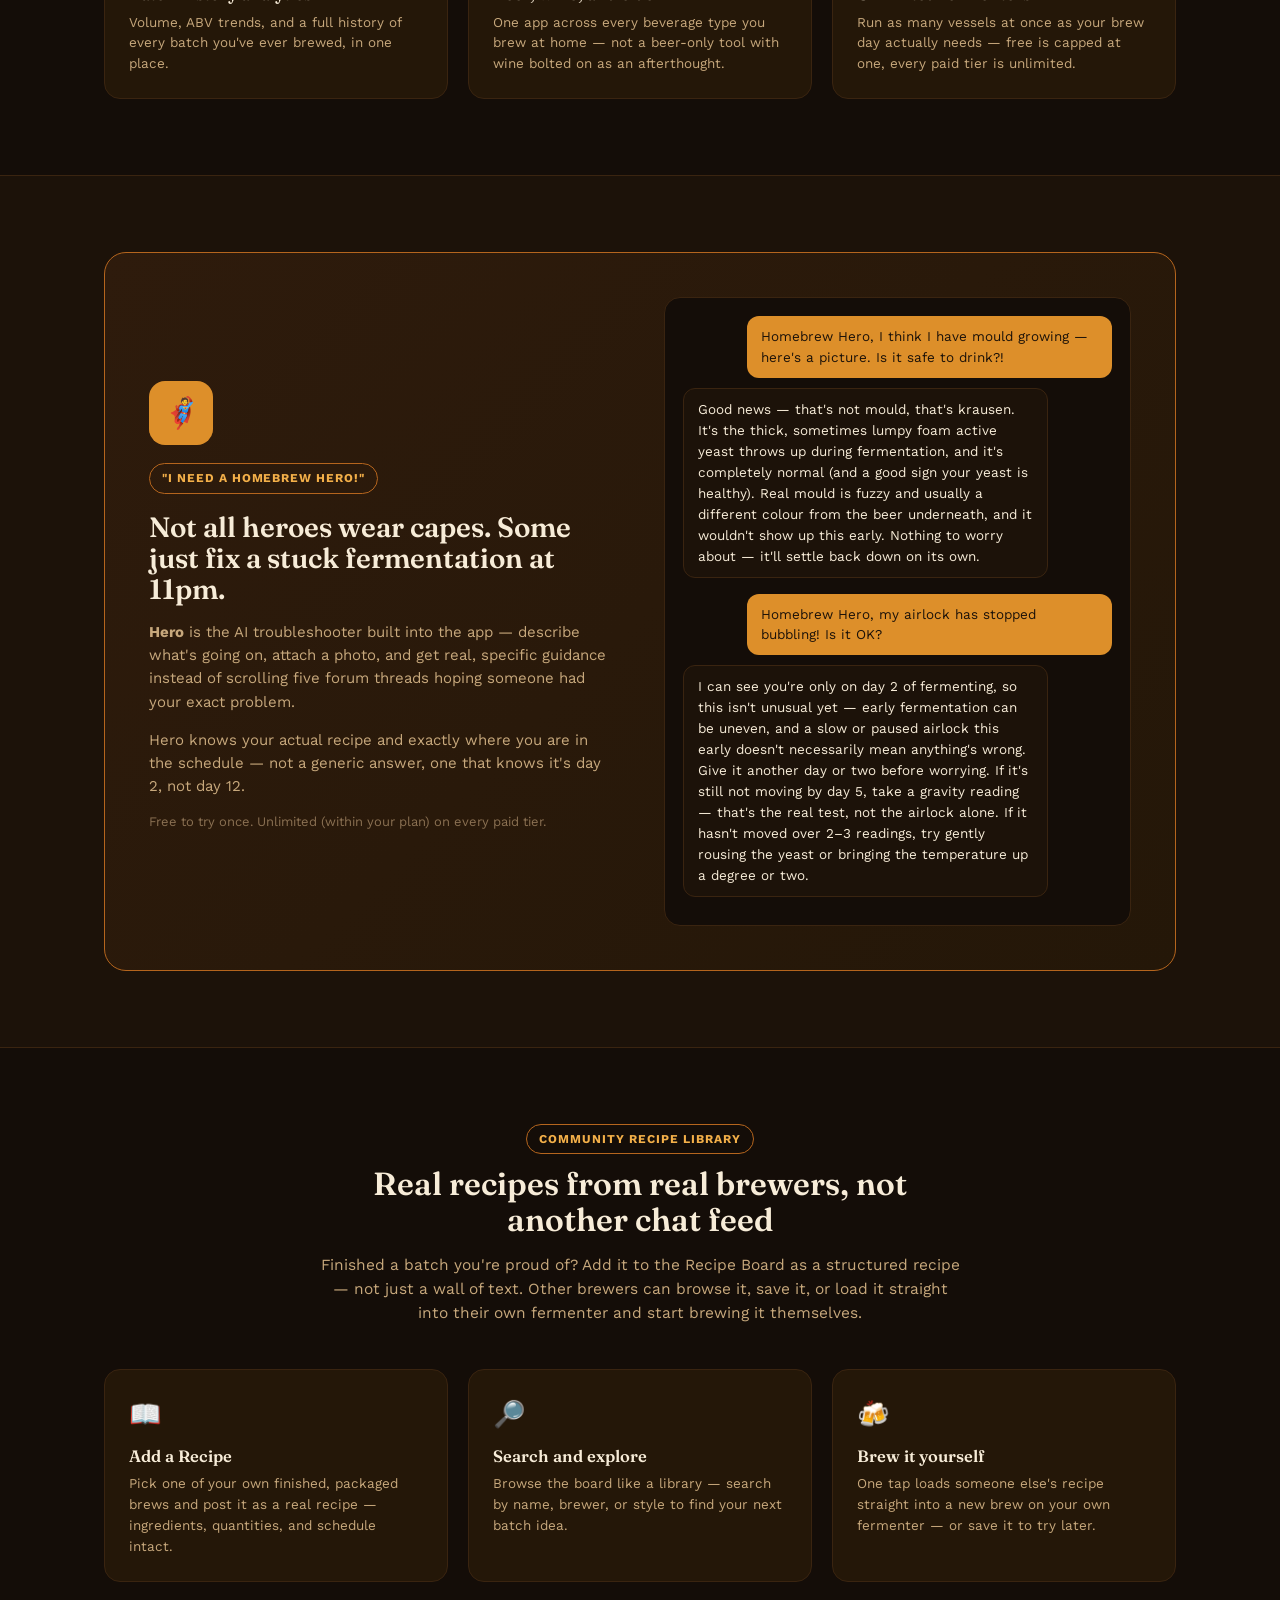
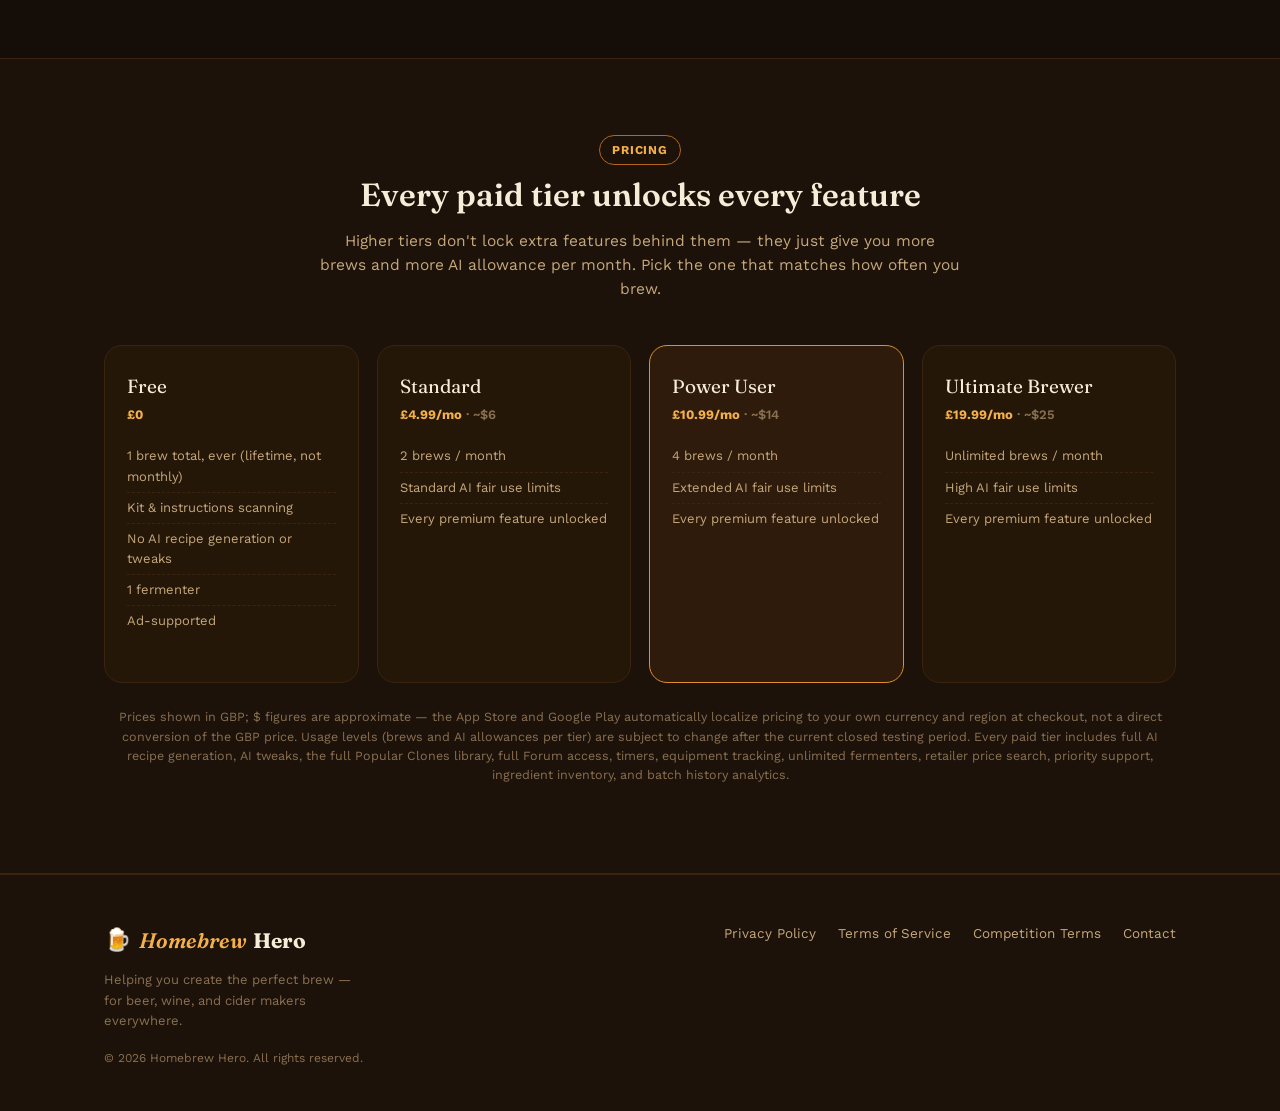
==== commit 22e4ef55: "Fix stale legal-doc language and refresh homepage screenshot Terms/Privacy still described real bill" ====
--- a/index.html
+++ b/index.html
@@ -46,7 +46,7 @@
     </div>
     <div class="phone">
       <div class="notch"></div>
-      <img src="assets/screenshot-clones.png" alt="Homebrew Hero Popular Clones screen, showing recipes styled after Stella Artois, Budweiser, Madrí, and Birra Moretti with ABV and batch size">
+      <img src="assets/screenshot-clones.png" alt="Homebrew Hero Popular Clones screen, showing recipes styled after Stella Artois, Budweiser, and Madrí with ABV and batch size">
     </div>
   </div>
 </section>
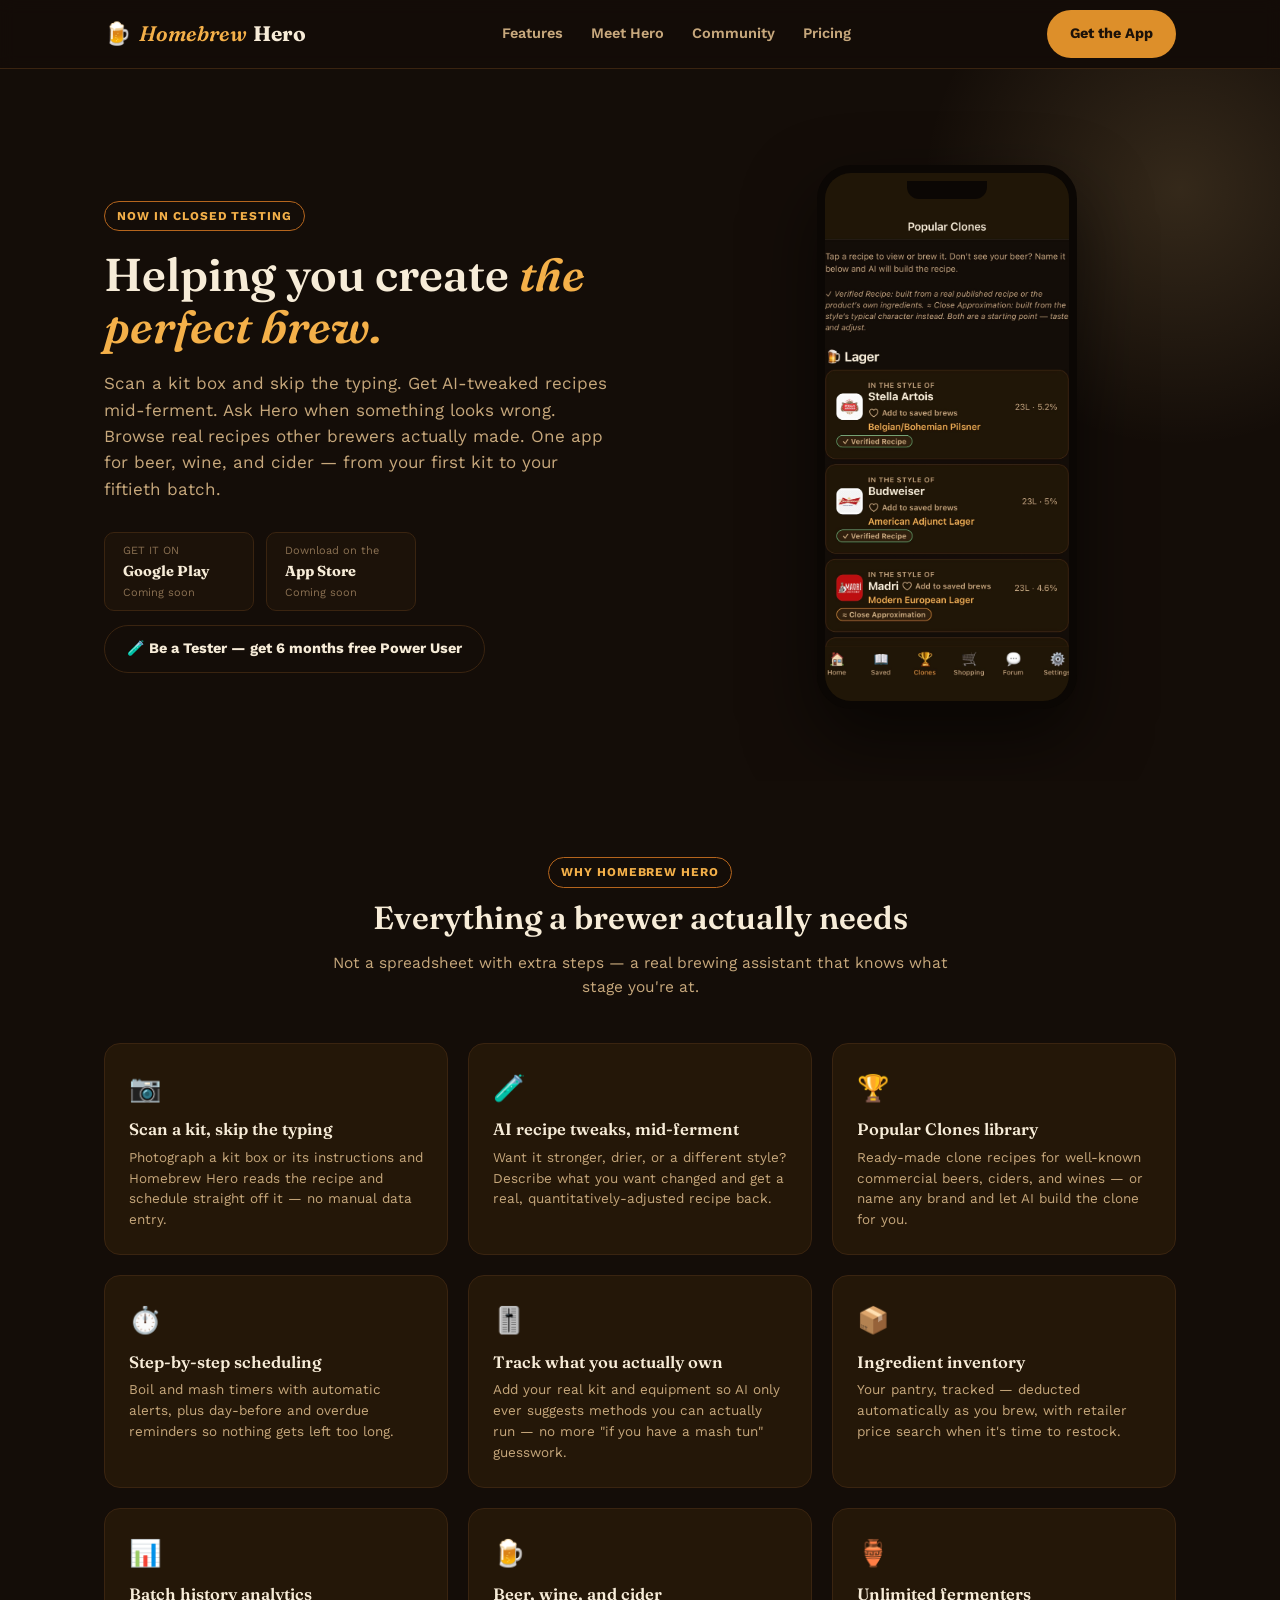
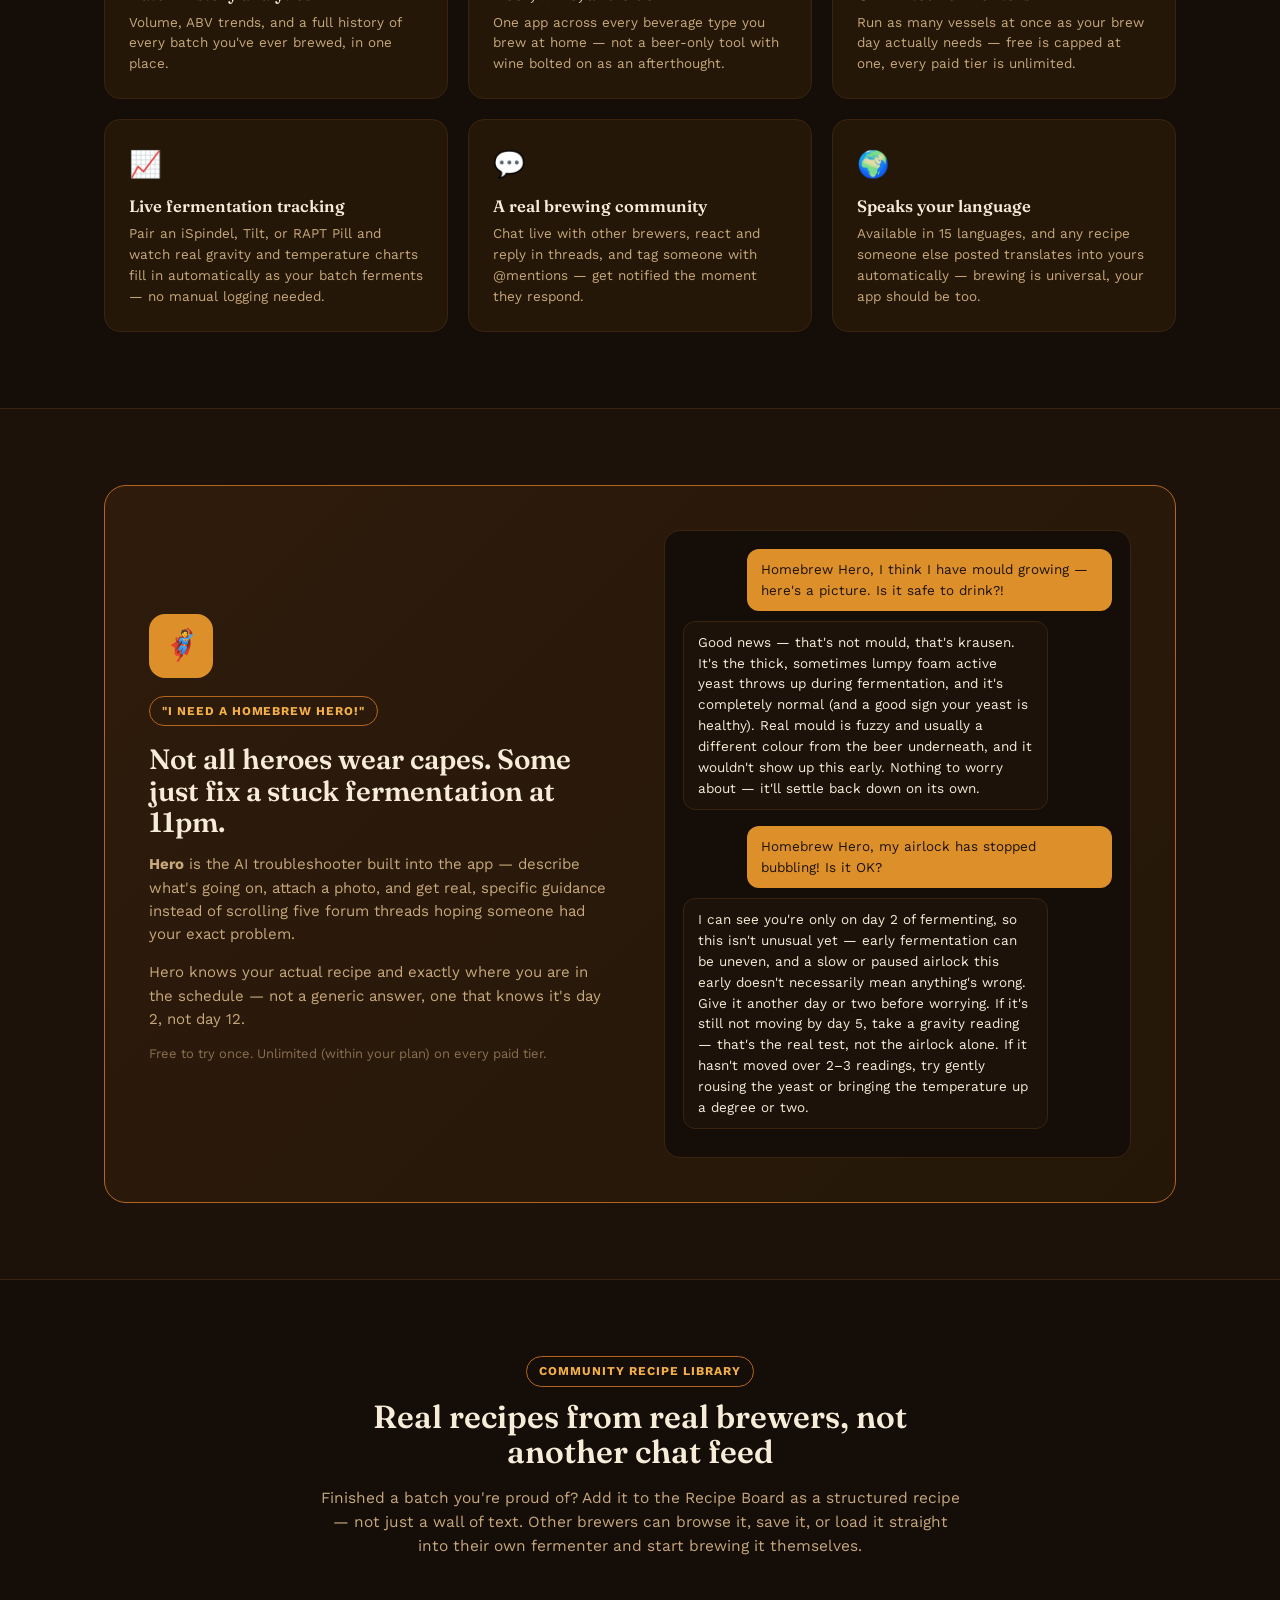
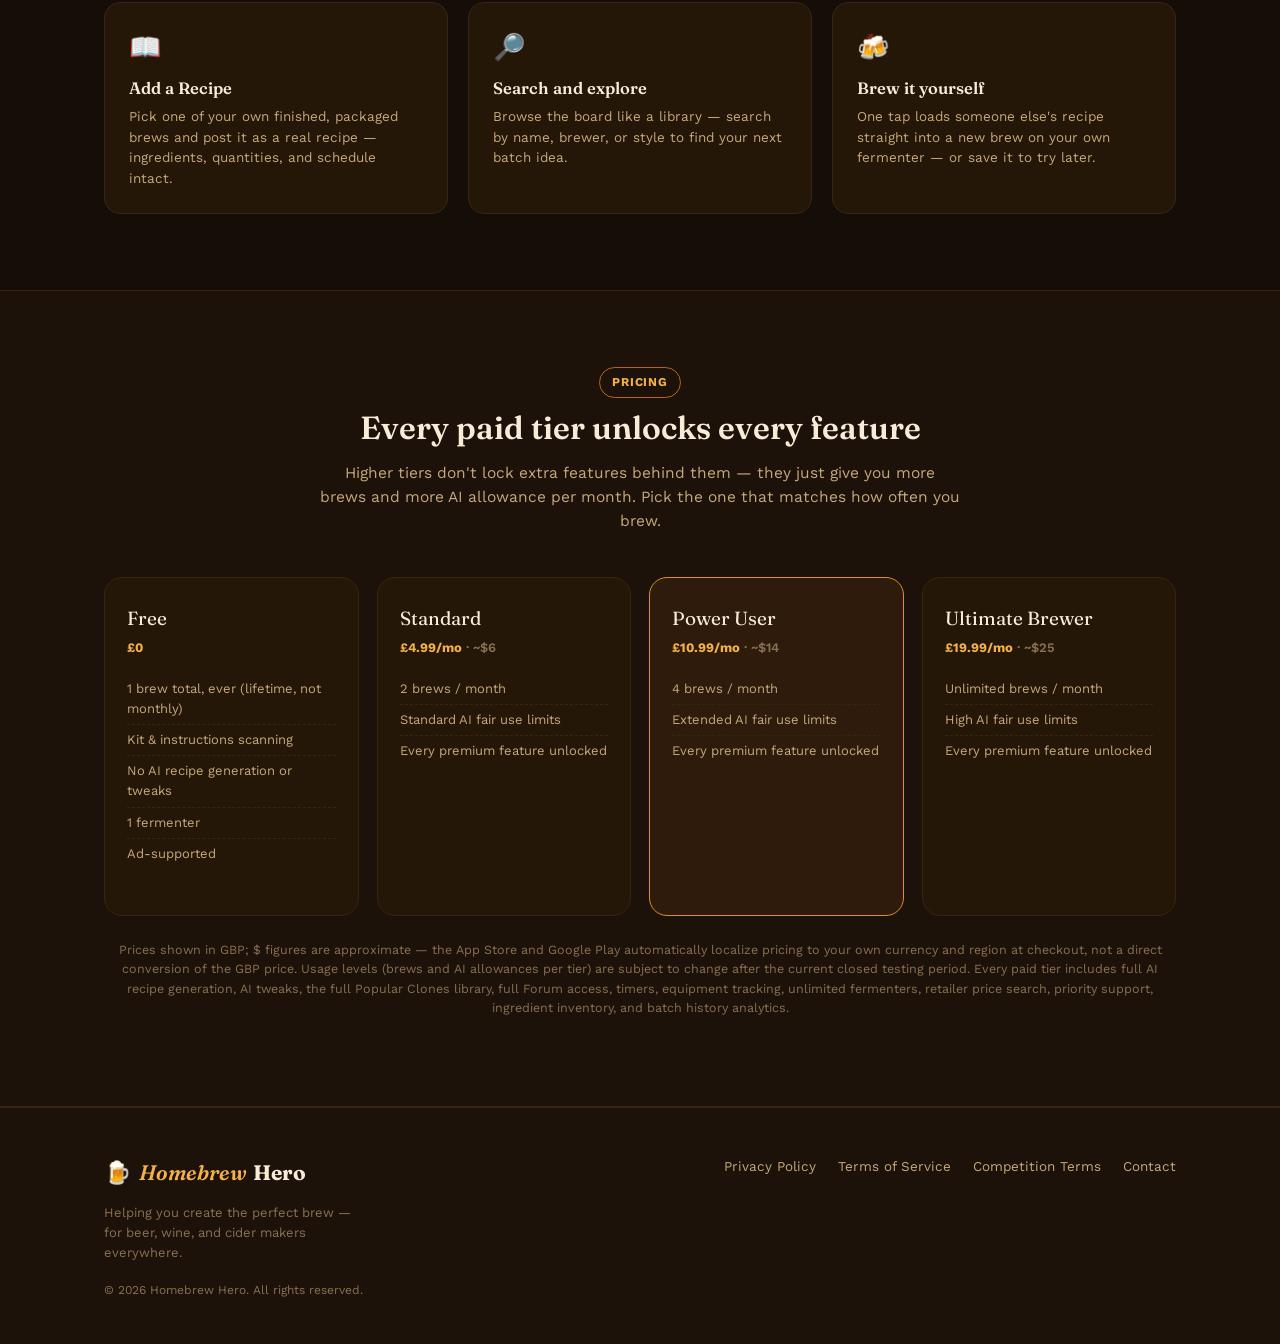
==== commit 5b327548: "Add feature cards for fermentation tracking, community chat, and language support The Features grid " ====
--- a/index.html
+++ b/index.html
@@ -104,6 +104,21 @@
         <h3>Unlimited fermenters</h3>
         <p>Run as many vessels at once as your brew day actually needs — free is capped at one, every paid tier is unlimited.</p>
       </div>
+      <div class="feature-card">
+        <span class="icon">📈</span>
+        <h3>Live fermentation tracking</h3>
+        <p>Pair an iSpindel, Tilt, or RAPT Pill and watch real gravity and temperature charts fill in automatically as your batch ferments — no manual logging needed.</p>
+      </div>
+      <div class="feature-card">
+        <span class="icon">💬</span>
+        <h3>A real brewing community</h3>
+        <p>Chat live with other brewers, react and reply in threads, and tag someone with @mentions — get notified the moment they respond.</p>
+      </div>
+      <div class="feature-card">
+        <span class="icon">🌍</span>
+        <h3>Speaks your language</h3>
+        <p>Available in 15 languages, and any recipe someone else posted translates into yours automatically — brewing is universal, your app should be too.</p>
+      </div>
     </div>
   </div>
 </section>
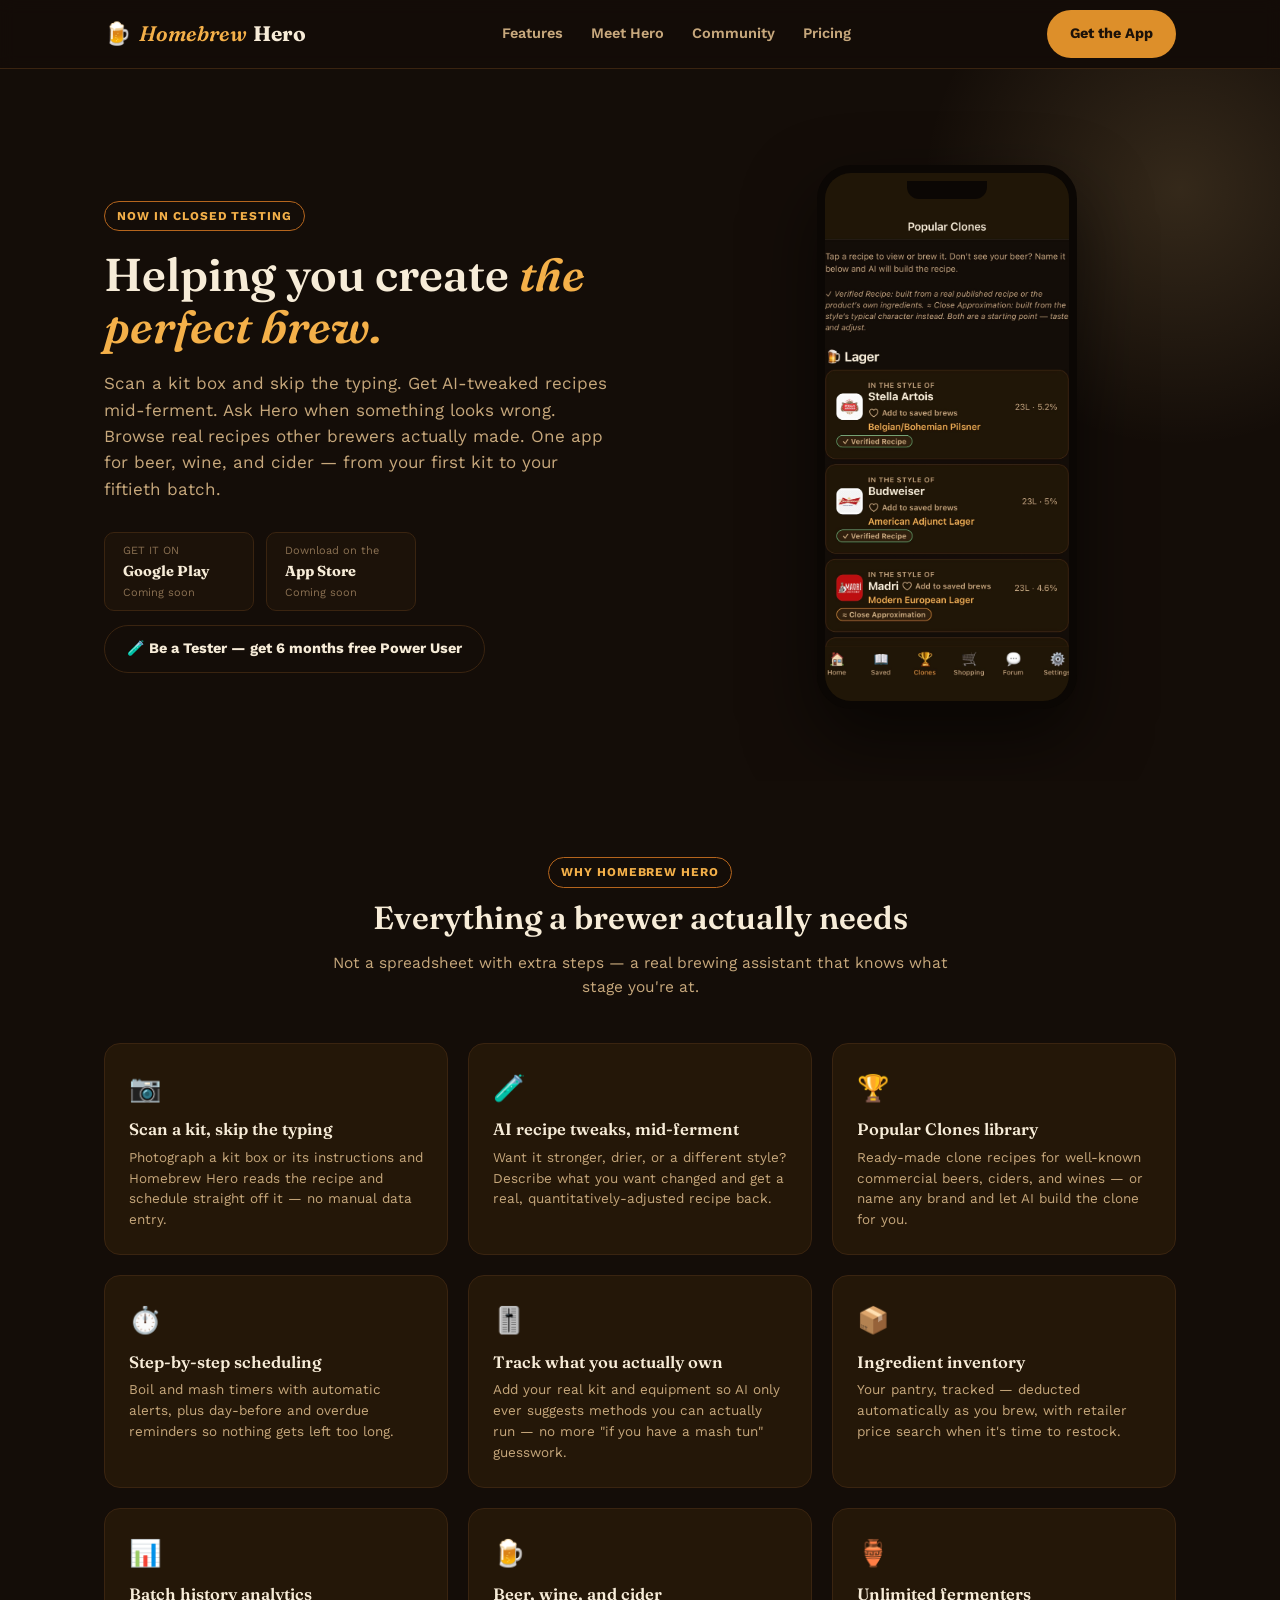
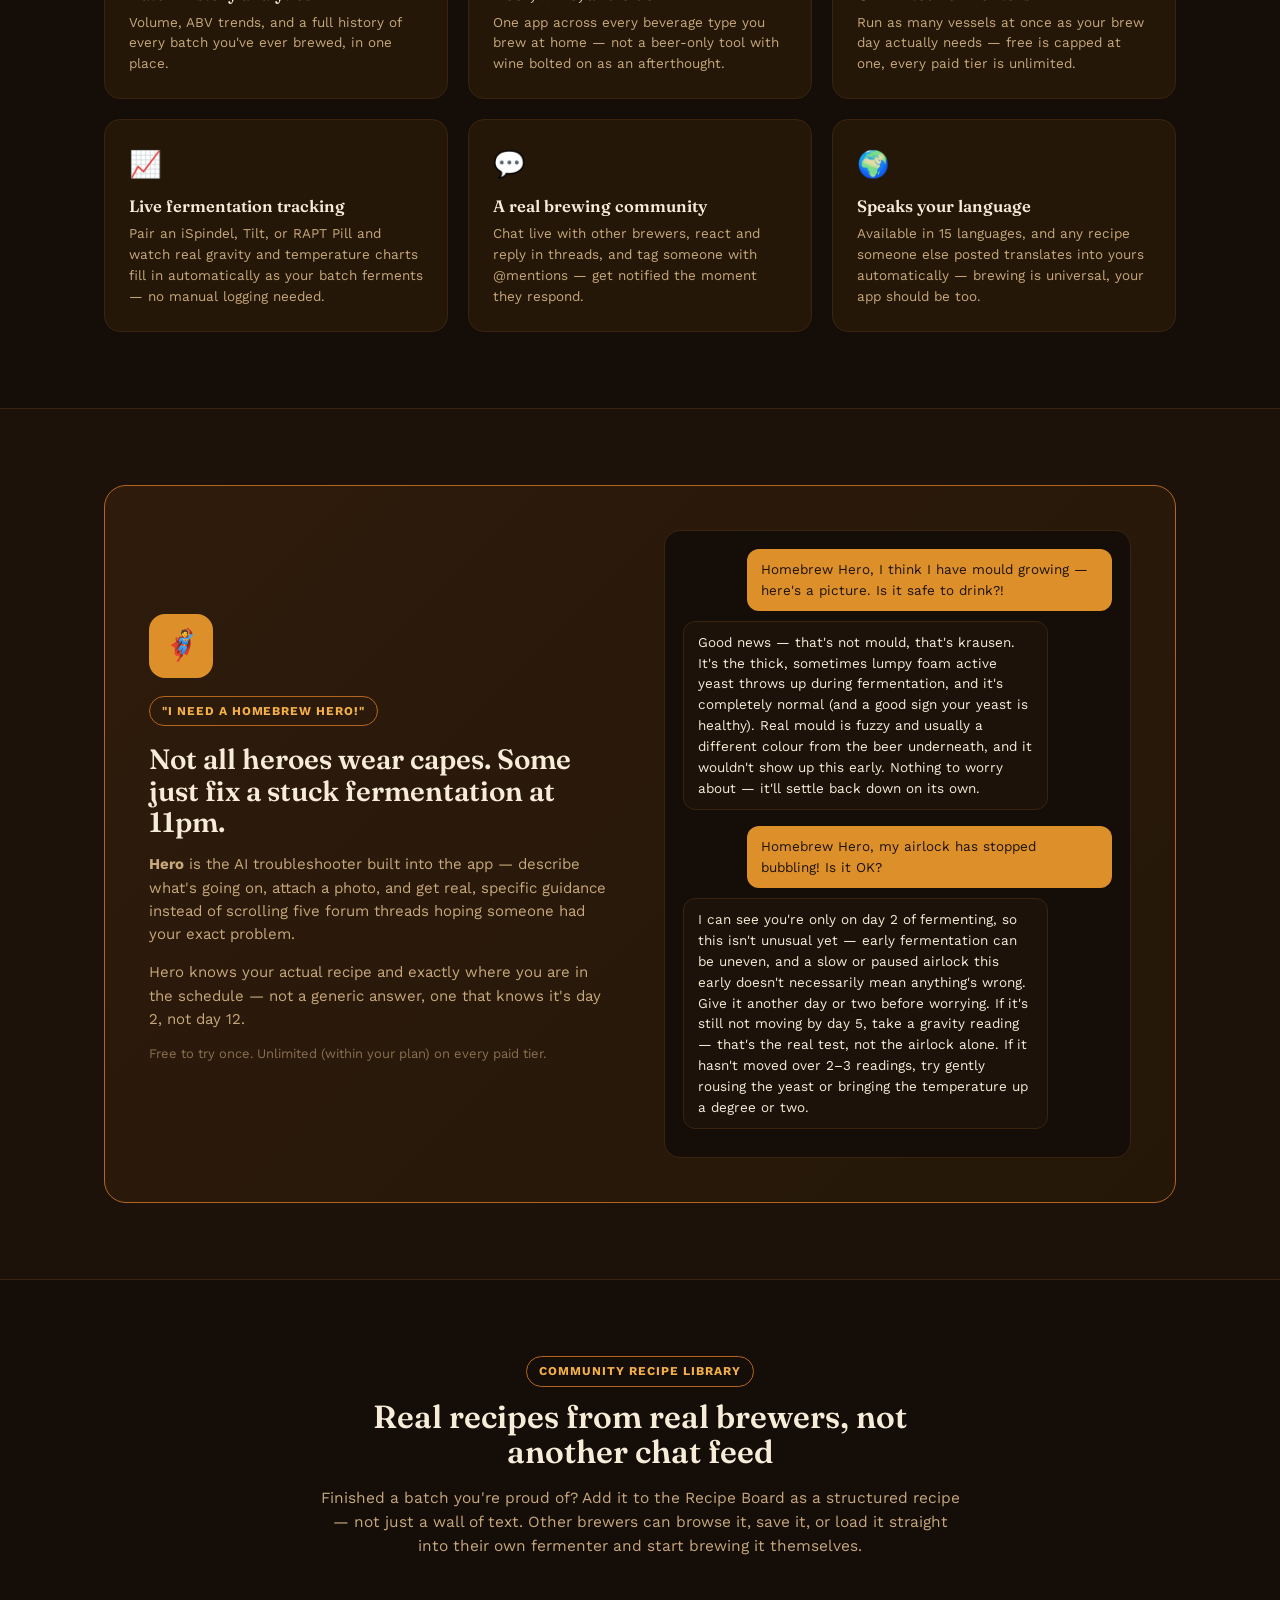
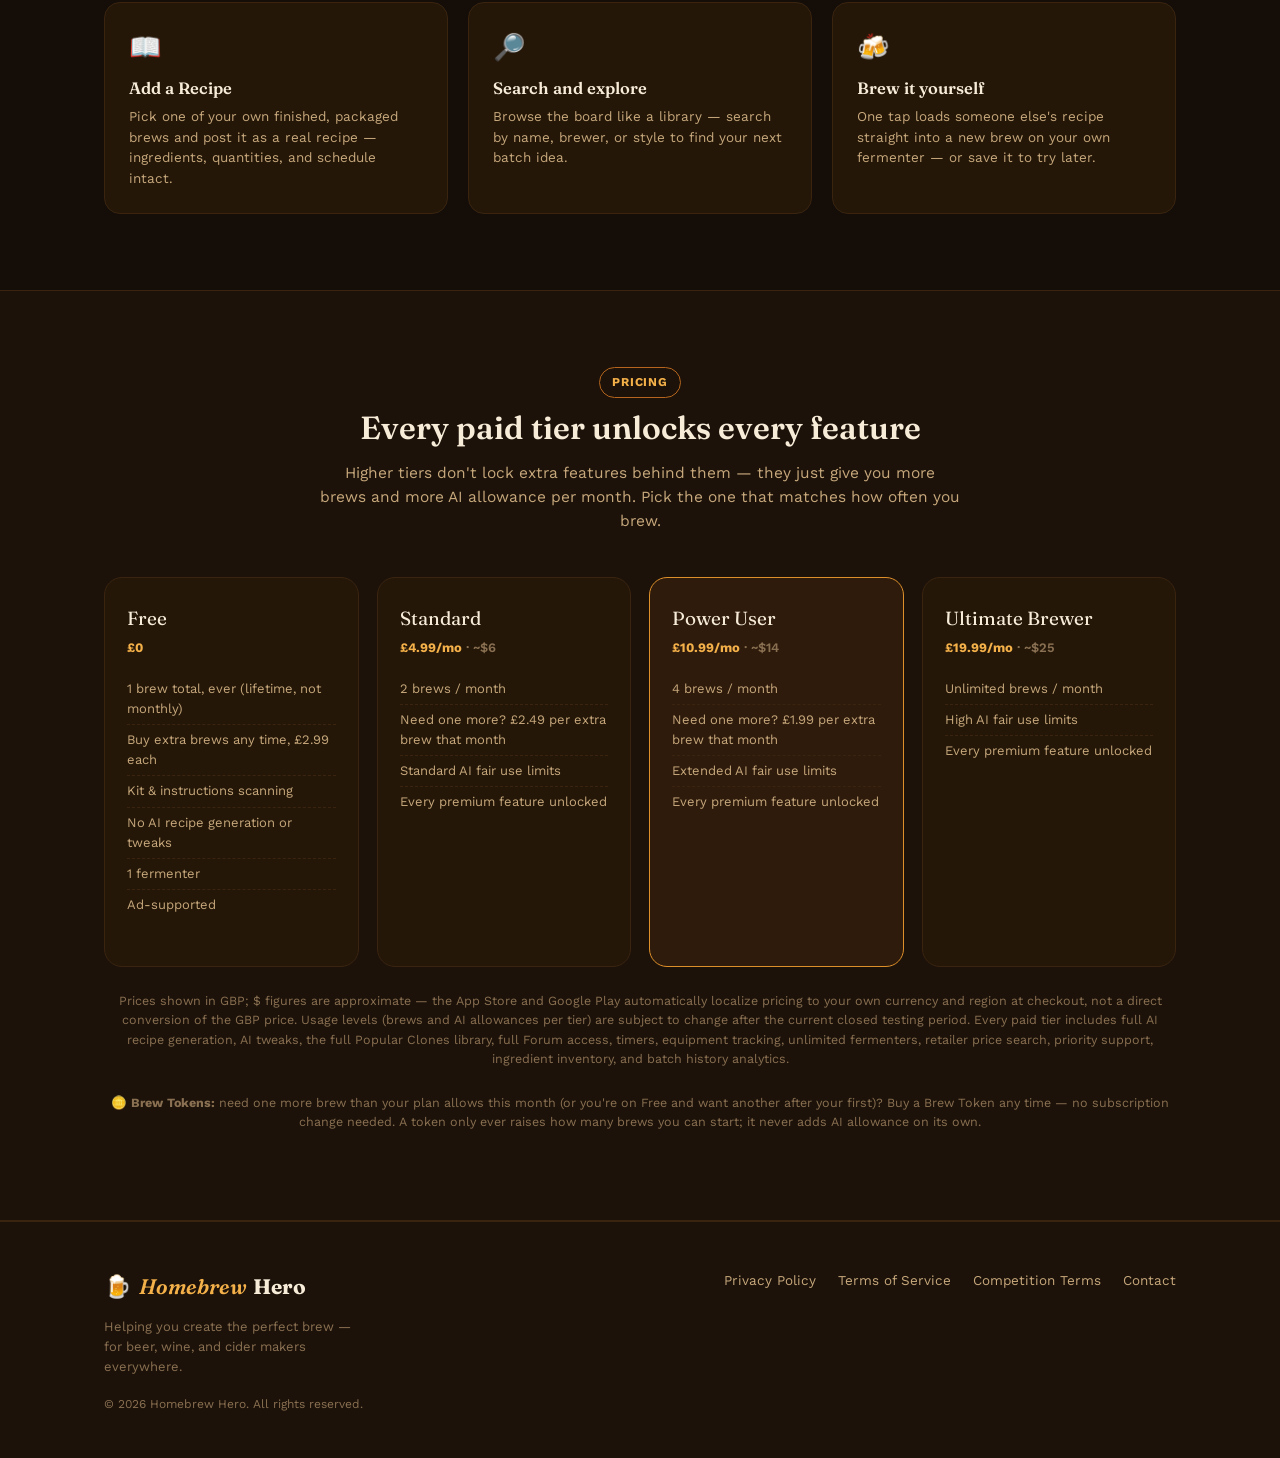
==== commit 73fbd1c7: "Mention Brew Tokens in pricing section Co-Authored-By: Claude Sonnet 5 <noreply@anthropic.com>" ====
--- a/index.html
+++ b/index.html
@@ -184,6 +184,7 @@
         <div class="tier-price">£0</div>
         <ul>
           <li>1 brew total, ever (lifetime, not monthly)</li>
+          <li>Buy extra brews any time, £2.99 each</li>
           <li>Kit &amp; instructions scanning</li>
           <li>No AI recipe generation or tweaks</li>
           <li>1 fermenter</li>
@@ -195,6 +196,7 @@
         <div class="tier-price">£4.99/mo <span style="color:var(--text-faint); font-weight:600;">· ~$6</span></div>
         <ul>
           <li>2 brews / month</li>
+          <li>Need one more? £2.49 per extra brew that month</li>
           <li>Standard AI fair use limits</li>
           <li>Every premium feature unlocked</li>
         </ul>
@@ -204,6 +206,7 @@
         <div class="tier-price">£10.99/mo <span style="color:var(--text-faint); font-weight:600;">· ~$14</span></div>
         <ul>
           <li>4 brews / month</li>
+          <li>Need one more? £1.99 per extra brew that month</li>
           <li>Extended AI fair use limits</li>
           <li>Every premium feature unlocked</li>
         </ul>
@@ -219,6 +222,7 @@
       </div>
     </div>
     <p class="pricing-note">Prices shown in GBP; $ figures are approximate — the App Store and Google Play automatically localize pricing to your own currency and region at checkout, not a direct conversion of the GBP price. Usage levels (brews and AI allowances per tier) are subject to change after the current closed testing period. Every paid tier includes full AI recipe generation, AI tweaks, the full Popular Clones library, full Forum access, timers, equipment tracking, unlimited fermenters, retailer price search, priority support, ingredient inventory, and batch history analytics.</p>
+    <p class="pricing-note">🪙 <strong>Brew Tokens:</strong> need one more brew than your plan allows this month (or you're on Free and want another after your first)? Buy a Brew Token any time — no subscription change needed. A token only ever raises how many brews you can start; it never adds AI allowance on its own.</p>
   </div>
 </section>
 
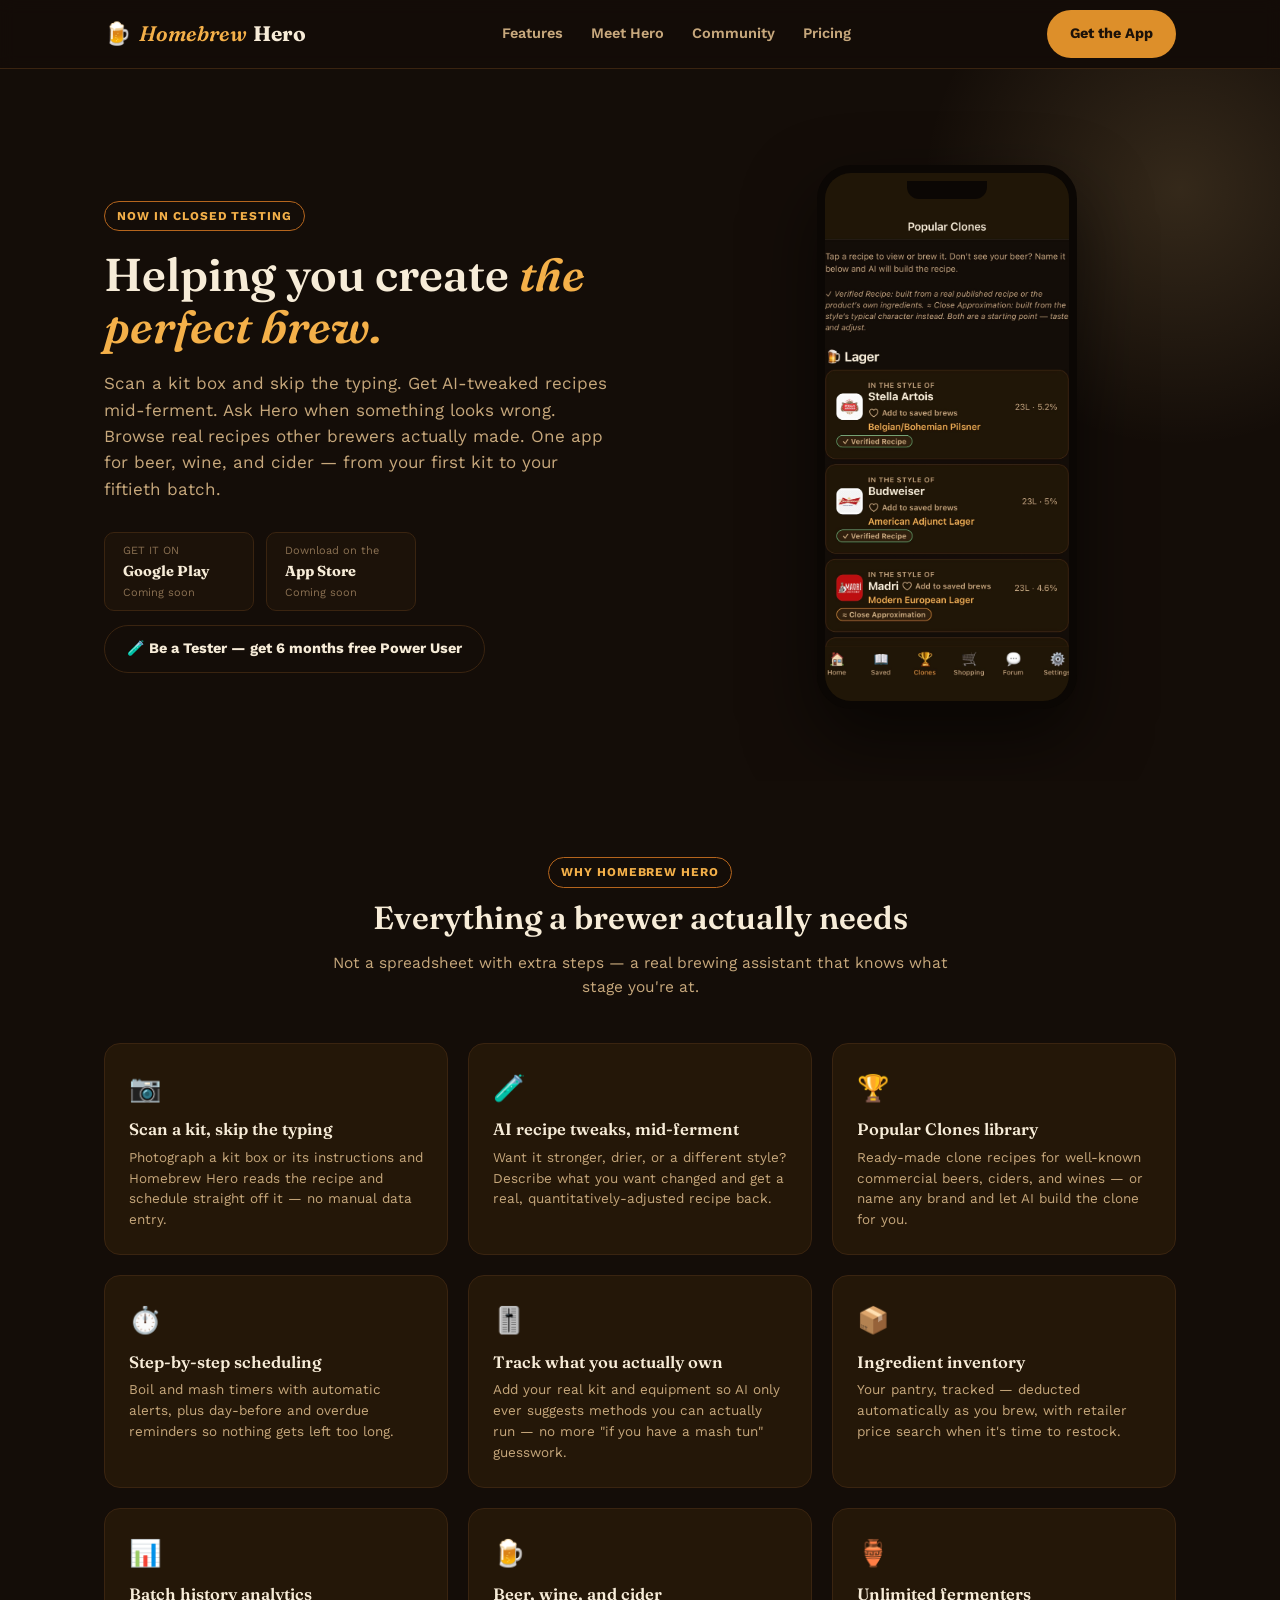
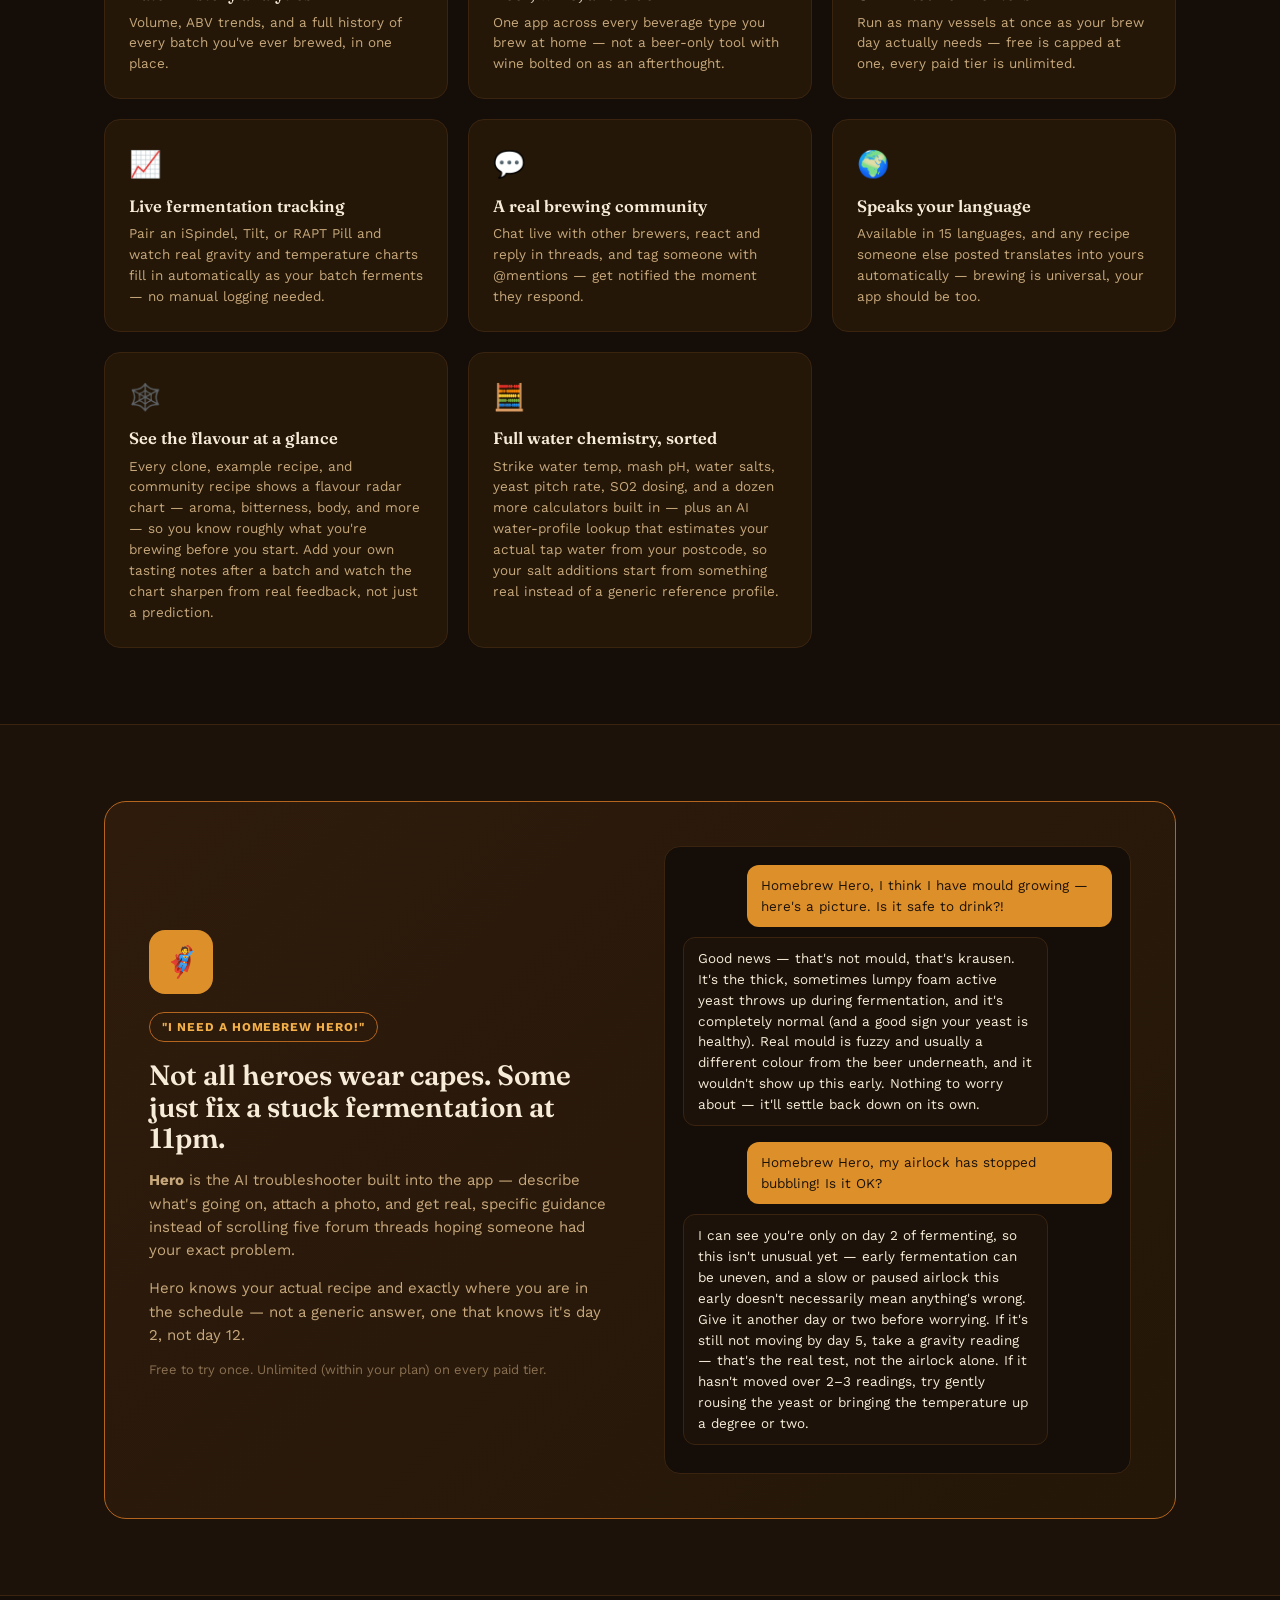
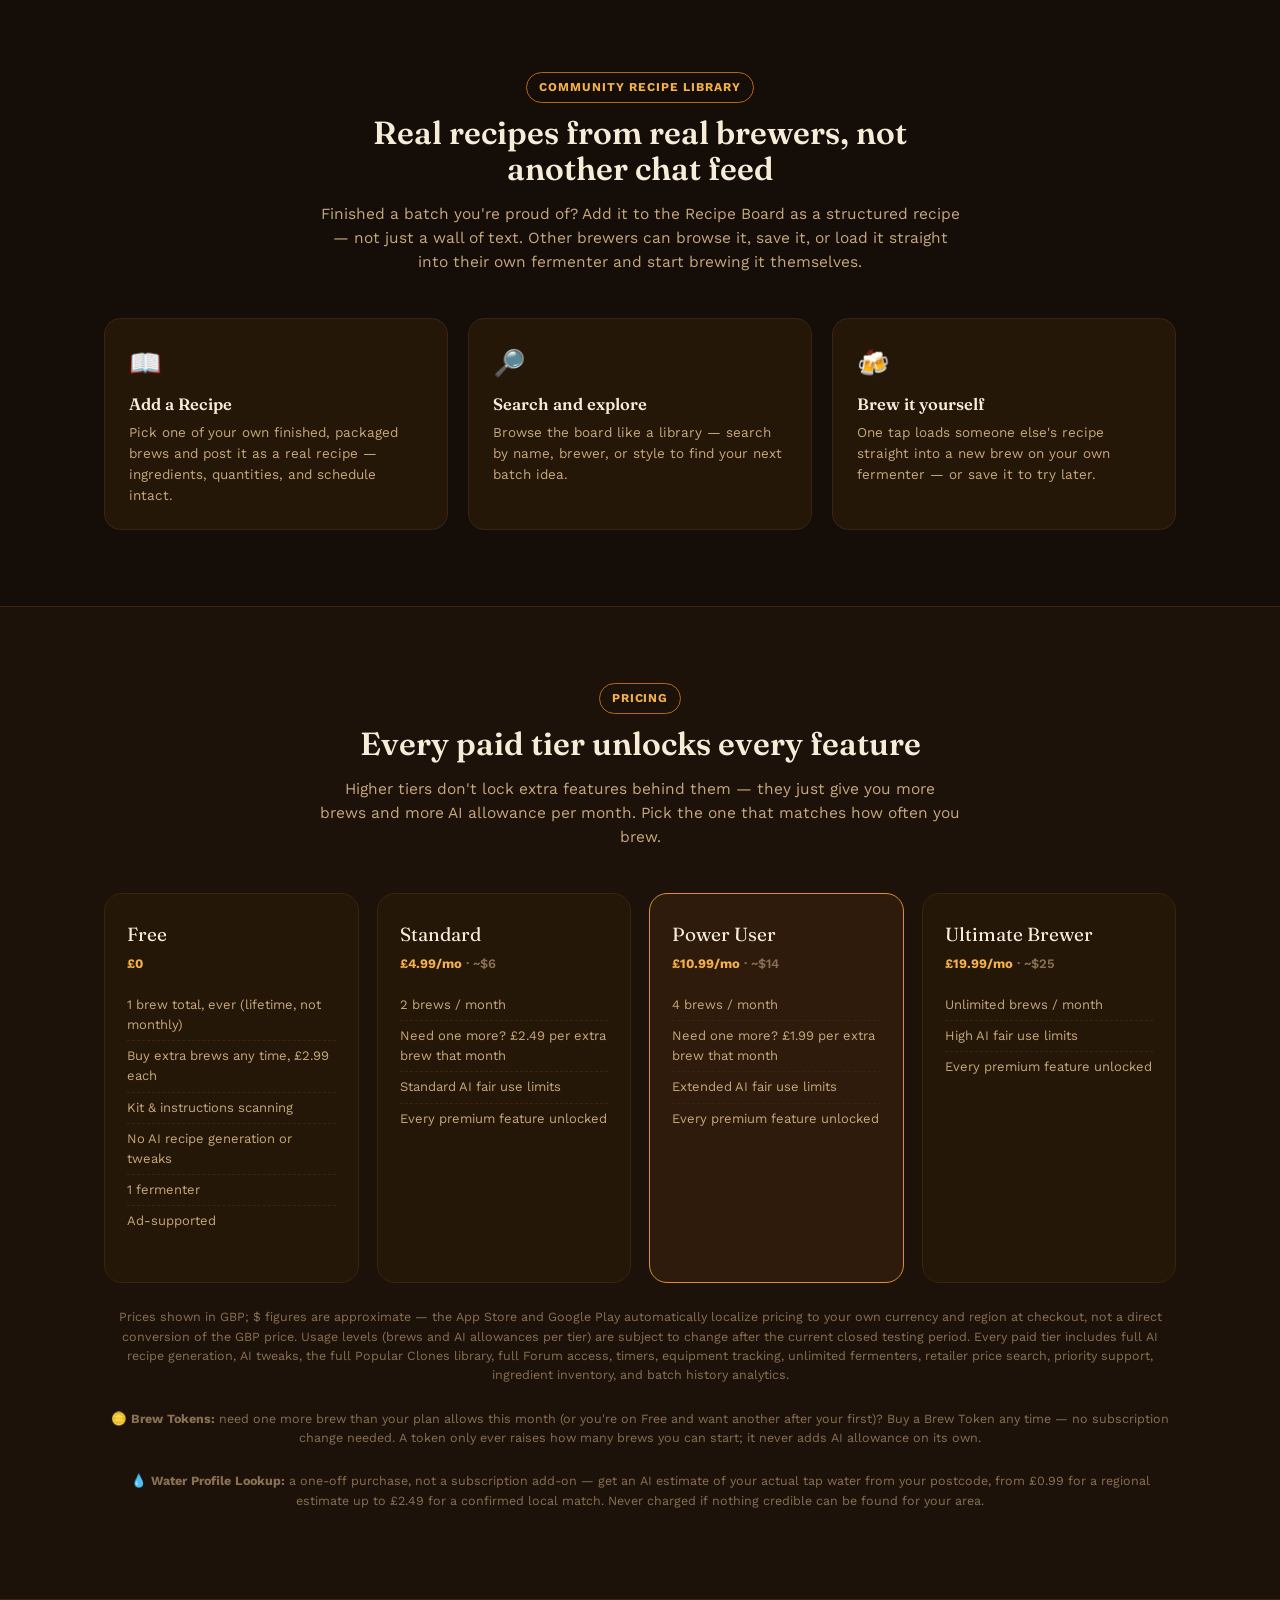
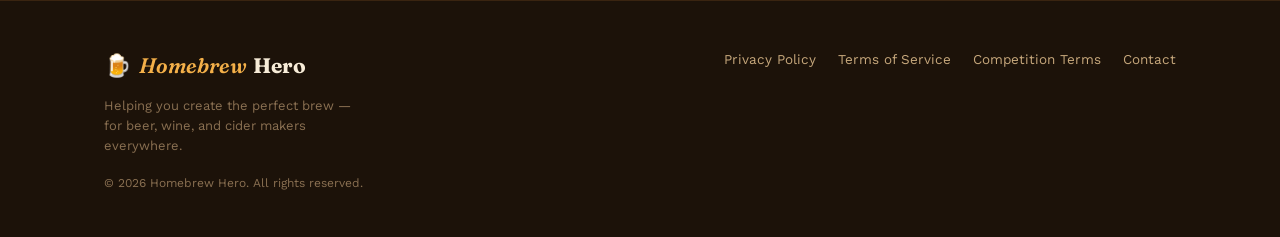
==== commit 0221e00a: "Sweep homepage + privacy policy for current and near-launch features Paul (2026-09-11): "Sweep www.h" ====
--- a/index.html
+++ b/index.html
@@ -119,6 +119,16 @@
         <h3>Speaks your language</h3>
         <p>Available in 15 languages, and any recipe someone else posted translates into yours automatically — brewing is universal, your app should be too.</p>
       </div>
+      <div class="feature-card">
+        <span class="icon">🕸️</span>
+        <h3>See the flavour at a glance</h3>
+        <p>Every clone, example recipe, and community recipe shows a flavour radar chart — aroma, bitterness, body, and more — so you know roughly what you're brewing before you start. Add your own tasting notes after a batch and watch the chart sharpen from real feedback, not just a prediction.</p>
+      </div>
+      <div class="feature-card">
+        <span class="icon">🧮</span>
+        <h3>Full water chemistry, sorted</h3>
+        <p>Strike water temp, mash pH, water salts, yeast pitch rate, SO2 dosing, and a dozen more calculators built in — plus an AI water-profile lookup that estimates your actual tap water from your postcode, so your salt additions start from something real instead of a generic reference profile.</p>
+      </div>
     </div>
   </div>
 </section>
@@ -223,6 +233,7 @@
     </div>
     <p class="pricing-note">Prices shown in GBP; $ figures are approximate — the App Store and Google Play automatically localize pricing to your own currency and region at checkout, not a direct conversion of the GBP price. Usage levels (brews and AI allowances per tier) are subject to change after the current closed testing period. Every paid tier includes full AI recipe generation, AI tweaks, the full Popular Clones library, full Forum access, timers, equipment tracking, unlimited fermenters, retailer price search, priority support, ingredient inventory, and batch history analytics.</p>
     <p class="pricing-note">🪙 <strong>Brew Tokens:</strong> need one more brew than your plan allows this month (or you're on Free and want another after your first)? Buy a Brew Token any time — no subscription change needed. A token only ever raises how many brews you can start; it never adds AI allowance on its own.</p>
+    <p class="pricing-note">💧 <strong>Water Profile Lookup:</strong> a one-off purchase, not a subscription add-on — get an AI estimate of your actual tap water from your postcode, from £0.99 for a regional estimate up to £2.49 for a confirmed local match. Never charged if nothing credible can be found for your area.</p>
   </div>
 </section>
 
